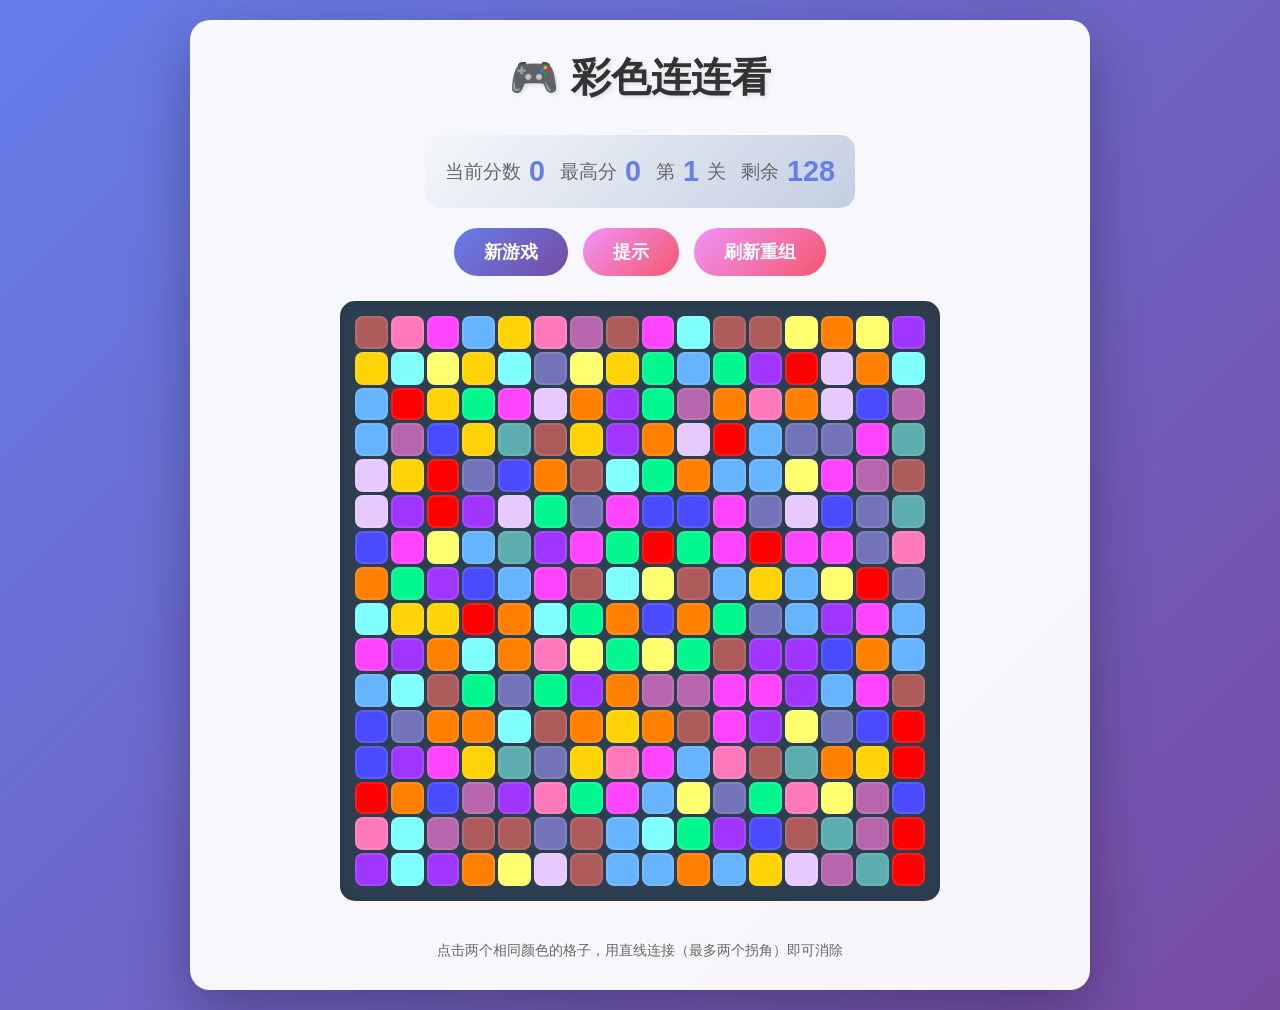
==== index.html @ 9bb8111f "Add files via upload" ====
<!DOCTYPE html>
<html lang="zh-CN">
<head>
    <meta charset="UTF-8">
    <meta name="viewport" content="width=device-width, initial-scale=1.0">
    <title>第四组小游戏连连看</title>
    <style>
        * {
            margin: 0;
            padding: 0;
            box-sizing: border-box;
        }

        body {
            font-family: 'Arial', sans-serif;
            background: linear-gradient(135deg, #667eea 0%, #764ba2 100%);
            min-height: 100vh;
            display: flex;
            justify-content: center;
            align-items: center;
            padding: 20px;
            margin: 0;
            overflow-x: hidden;
            width: 100%;
        }

        .game-container {
            background: rgba(255, 255, 255, 0.95);
            border-radius: 20px;
            padding: 30px;
            box-shadow: 0 20px 60px rgba(0, 0, 0, 0.3);
            max-width: 900px;
            width: 100%;
            margin: 0 auto;
            display: flex;
            flex-direction: column;
            align-items: center;
        }

        h1 {
            text-align: center;
            color: #333;
            margin-bottom: 30px;
            font-size: 2.5em;
            text-shadow: 2px 2px 4px rgba(0, 0, 0, 0.1);
        }

        .game-info {
            display: flex;
            justify-content: space-around;
            background: linear-gradient(135deg, #f5f7fa 0%, #c3cfe2 100%);
            padding: 20px;
            border-radius: 15px;
            margin-bottom: 20px;
            flex-wrap: wrap;
            gap: 15px;
        }

        .info-item {
            display: flex;
            align-items: center;
            gap: 8px;
            font-size: 1.2em;
        }

        .info-label {
            color: #666;
            font-weight: 500;
        }

        .info-value {
            font-size: 1.5em;
            font-weight: bold;
            color: #667eea;
        }

        .game-controls {
            display: flex;
            justify-content: center;
            gap: 15px;
            margin-bottom: 25px;
            flex-wrap: wrap;
        }

        .btn {
            padding: 12px 30px;
            font-size: 1.1em;
            border: none;
            border-radius: 50px;
            cursor: pointer;
            transition: transform 0.3s, box-shadow 0.3s;
            font-weight: bold;
        }

        .btn:hover {
            transform: translateY(-2px);
            box-shadow: 0 5px 15px rgba(0, 0, 0, 0.2);
        }

        .btn-primary {
            background: linear-gradient(135deg, #667eea 0%, #764ba2 100%);
            color: white;
        }

        .btn-secondary {
            background: linear-gradient(135deg, #f093fb 0%, #f5576c 100%);
            color: white;
        }

        .game-board {
            display: grid;
            grid-template-columns: repeat(16, 1fr);
            gap: 3px;
            background: #2c3e50;
            padding: 15px;
            border-radius: 15px;
            margin-bottom: 20px;
            box-shadow: inset 0 2px 10px rgba(0, 0, 0, 0.1);
            overflow: hidden;
            width: 100%;
            max-width: 600px;
        }

        .cell {
            aspect-ratio: 1;
            border-radius: 8px;
            cursor: pointer;
            transition: all 0.3s ease;
            border: 2px solid rgba(255, 255, 255, 0.1);
            background: transparent;
            min-width: 0;
            min-height: 0;
        }

        .cell:hover {
            transform: scale(1.05);
            border-color: white;
            box-shadow: 0 0 15px rgba(255, 255, 255, 0.5);
        }

        .cell.selected {
            border: 4px solid #ffd700;
            box-shadow: 0 0 20px gold;
        }

        .cell.hint {
            border: 4px solid #00ff00;
            box-shadow: 0 0 20px #00ff00;
            animation: pulse 1s infinite;
        }

        .cell.empty {
            background: #2c3e50 !important;
            border: 2px dashed rgba(255, 255, 255, 0.1);
            cursor: default;
            pointer-events: none;
        }

        @keyframes pulse {
            0% { box-shadow: 0 0 0 0 rgba(0, 255, 0, 0.7); }
            70% { box-shadow: 0 0 0 10px rgba(0, 255, 0, 0); }
            100% { box-shadow: 0 0 0 0 rgba(0, 255, 0, 0); }
        }

        .game-footer {
            text-align: center;
            color: #666;
            font-size: 0.9em;
            margin-top: 20px;
        }

        /* 响应式设计 */
        @media (max-width: 1024px) {
            .game-board {
                grid-template-columns: repeat(12, 1fr);
                gap: 2px;
                padding: 10px;
                margin: 0 auto;
            }
            
            h1 {
                font-size: 2em;
                margin-bottom: 20px;
            }
            
            .game-container {
                padding: 20px;
                margin: 0 auto;
            }
            
            .game-controls {
                display: flex;
                justify-content: center;
                gap: 15px;
                margin-bottom: 25px;
                flex-wrap: wrap;
            }
        }

        @media (max-width: 768px) {
            .game-board {
                grid-template-columns: repeat(8, 1fr);
                margin: 0 auto;
            }
            
            h1 {
                font-size: 1.8em;
            }
            
            .info-item {
                font-size: 1em;
            }
            
            .info-value {
                font-size: 1.2em;
            }
            
            .game-controls {
                display: flex;
                justify-content: center;
                gap: 12px;
                margin-bottom: 20px;
                flex-wrap: wrap;
            }
            
            .btn {
                padding: 10px 20px;
                font-size: 1em;
            }
        }

        @media (max-width: 480px) {
            body {
                padding: 10px;
                margin: 0;
                overflow-x: hidden;
            }
            
            .game-container {
                padding: 15px;
                border-radius: 15px;
                margin: 0 auto;
                max-width: 100%;
            }
            
            h1 {
                font-size: 1.5em;
                margin-bottom: 15px;
            }
            
            .game-info {
                padding: 15px;
                gap: 10px;
            }
            
            .info-item {
                font-size: 0.9em;
                gap: 5px;
            }
            
            .info-value {
                font-size: 1.1em;
            }
            
            .game-controls {
                display: flex;
                justify-content: center;
                gap: 10px;
                margin-bottom: 15px;
                flex-wrap: wrap;
            }
            
            .btn {
                padding: 8px 16px;
                font-size: 0.9em;
            }
            
            .game-board {
                grid-template-columns: repeat(6, 1fr);
                gap: 2px;
                padding: 8px;
                width: 100%;
                margin: 0 auto;
            }
            
            .cell {
                border-radius: 4px;
                border: 1px solid rgba(255, 255, 255, 0.1);
                min-width: 0;
            }
            
            .cell.selected {
                border: 2px solid #ffd700;
            }
            
            .cell.hint {
                border: 2px solid #00ff00;
            }
            
            .game-footer {
                font-size: 0.8em;
                margin-top: 15px;
            }
        }

        @media (max-width: 320px) {
            .game-board {
                grid-template-columns: repeat(4, 1fr);
                margin: 0 auto;
            }
            
            h1 {
                font-size: 1.3em;
            }
            
            .info-item {
                font-size: 0.8em;
            }
        }
    </style>
</head>
<body>
    <div class="game-container">
        <h1>🎮 彩色连连看</h1>
        <div class="game-info">
            <div class="info-item">
                <span class="info-label">当前分数</span>
                <span class="info-value" id="score">0</span>
            </div>
            <div class="info-item">
                <span class="info-label">最高分</span>
                <span class="info-value" id="highScore">0</span>
            </div>
            <div class="info-item">
                <span class="info-label">第</span>
                <span class="info-value" id="level">1</span>
                <span class="info-label">关</span>
            </div>
            <div class="info-item">
                <span class="info-label">剩余</span>
                <span class="info-value" id="remaining">128</span>
            </div>
        </div>

        <div class="game-controls">
            <button class="btn btn-primary" onclick="window.game.newGame()">新游戏</button>
            <button class="btn btn-secondary" onclick="window.game.showHint()">提示</button>
            <button class="btn btn-secondary" onclick="window.game.refreshBoard()">刷新重组</button>
        </div>

        <!-- 这里是游戏网格容器 -->
        <div class="game-board" id="gameBoard"></div>

        <div class="game-footer">
            <p>点击两个相同颜色的格子，用直线连接（最多两个拐角）即可消除</p>
        </div>
    </div>
    <script>
        class LianLianKan {
            constructor() {
                // 根据屏幕宽度动态调整网格大小
                this.updateGridSize();
                this.colors = [
                    '#FF0000', '#FF79BC', '#FF44FF', '#9F35FF',
                    '#E6CAFF', '#4A4AFF', '#66B3FF', '#80FFFF',
                    '#02F78E', '#FFFF6F', '#FFD306', '#FF8000',
                    '#AD5A5A', '#5CADAD', '#7373B9', '#B766AD'
                ];
                
                this.grid = [];
                this.selected = null;
                this.score = 0;
                this.highScore = 0;
                this.level = 1;
                this.remainingPairs = (this.rows * this.cols) / 2;
                
                // 初始化游戏
                this.loadHighScore();
                this.createBoard();
                this.generateGrid();
                // 初始化时更新所有cell的颜色
                this.updateDisplay();
                this.setupEventListeners();
                
                // 监听窗口大小变化
                window.addEventListener('resize', () => {
                    const oldRows = this.rows;
                    const oldCols = this.cols;
                    this.updateGridSize();
                    if (oldRows !== this.rows || oldCols !== this.cols) {
                        this.createBoard();
                        this.generateGrid();
                        // 重新生成游戏板后更新所有cell的颜色
                        this.updateDisplay();
                        this.setupEventListeners();
                    }
                });
            }
            
            updateGridSize() {
                const screenWidth = window.innerWidth;
                if (screenWidth >= 1024) {
                    this.rows = 16;
                    this.cols = 16;
                } else if (screenWidth >= 768) {
                    this.rows = 12;
                    this.cols = 12;
                } else if (screenWidth >= 480) {
                    this.rows = 8;
                    this.cols = 8;
                } else {
                    this.rows = 6;
                    this.cols = 6;
                }
                this.remainingPairs = (this.rows * this.cols) / 2;
            }
            
            createBoard() {
                const board = document.getElementById('gameBoard');
                if (!board) {
                    console.error('找不到gameBoard元素！');
                    return;
                }
                board.innerHTML = '';
                
                for (let i = 0; i < this.rows; i++) {
                    for (let j = 0; j < this.cols; j++) {
                        const cell = document.createElement('div');
                        cell.className = 'cell';
                        cell.dataset.row = i;
                        cell.dataset.col = j;
                        board.appendChild(cell);
                    }
                }
                console.log('游戏网格创建成功！');
            }
            
            generateGrid() {
                // 创建颜色列表
                const colorsList = [];
                for (let i = 0; i < (this.rows * this.cols) / 2; i++) {
                    const color = this.colors[Math.floor(Math.random() * this.colors.length)];
                    colorsList.push(color, color);
                }
                
                // 随机打乱
                for (let i = colorsList.length - 1; i > 0; i--) {
                    const j = Math.floor(Math.random() * (i + 1));
                    [colorsList[i], colorsList[j]] = [colorsList[j], colorsList[i]];
                }
                
                // 填充网格
                this.grid = [];
                let index = 0;
                for (let i = 0; i < this.rows; i++) {
                    const row = [];
                    for (let j = 0; j < this.cols; j++) {
                        row.push(colorsList[index++]);
                    }
                    this.grid.push(row);
                }
                
                this.remainingPairs = (this.rows * this.cols) / 2;
                this.selected = null;
                console.log('网格生成成功！');
            }
            
            updateDisplay() {
                // 更新所有cell的颜色
                const cells = document.querySelectorAll('.cell');
                cells.forEach(cell => {
                    const row = parseInt(cell.dataset.row);
                    const col = parseInt(cell.dataset.col);
                    
                    if (this.grid && this.grid[row] && this.grid[row][col]) {
                        cell.style.backgroundColor = this.grid[row][col];
                        cell.classList.remove('empty');
                    } else {
                        cell.style.backgroundColor = '';
                        cell.classList.add('empty');
                    }
                    
                    cell.classList.remove('selected', 'hint');
                });
                
                // 更新分数显示
                document.getElementById('score').textContent = this.score;
                document.getElementById('highScore').textContent = this.highScore;
                document.getElementById('level').textContent = this.level;
                document.getElementById('remaining').textContent = this.remainingPairs;
            }
            
            updateCell(row, col) {
                // 只更新指定的cell，减少DOM操作
                const cell = document.querySelector(`[data-row="${row}"][data-col="${col}"]`);
                if (!cell) return;
                
                if (this.grid && this.grid[row] && this.grid[row][col]) {
                    cell.style.backgroundColor = this.grid[row][col];
                    cell.classList.remove('empty');
                } else {
                    cell.style.backgroundColor = '';
                    cell.classList.add('empty');
                }
                
                cell.classList.remove('selected', 'hint');
            }
            
            setupEventListeners() {
                const cells = document.querySelectorAll('.cell');
                cells.forEach(cell => {
                    cell.addEventListener('click', (e) => {
                        const row = parseInt(cell.dataset.row);
                        const col = parseInt(cell.dataset.col);
                        this.onClick(row, col);
                    });
                });
            }
            
            onClick(row, col) {
                if (!this.grid[row] || !this.grid[row][col]) return;
                
                if (this.selected === null) {
                    // 第一次选择
                    this.selected = { row, col };
                    const cell = document.querySelector(`[data-row="${row}"][data-col="${col}"]`);
                    cell.classList.add('selected');
                } else {
                    // 第二次选择
                    if (this.selected.row === row && this.selected.col === col) {
                        // 取消选择
                        document.querySelector(`[data-row="${row}"][data-col="${col}"]`).classList.remove('selected');
                        this.selected = null;
                        return;
                    }
                    // 检查是否可以消除
                    if (this.canRemove(this.selected.row, this.selected.col, row, col)) {
                        // 消除成功
                        this.removePair(this.selected.row, this.selected.col, row, col);
                        this.score++;
                        this.remainingPairs--;
                        
                        // 更新最高分
                        if (this.score > this.highScore) {
                            this.highScore = this.score;
                            this.saveHighScore();
                        }
                        
                        // 检查是否通关
                        if (this.remainingPairs === 0) {
                            this.nextLevel();
                        }
                    }
                    
                    // 清除选择状态
                    document.querySelectorAll('.cell').forEach(cell => cell.classList.remove('selected'));
                    this.selected = null;
                    this.updateDisplay();
                }
            }
            
            canRemove(x1, y1, x2, y2) {
                // 检查颜色是否相同
                if (this.grid[x1][y1] !== this.grid[x2][y2]) return false;
                
                // 检查是否是同一个格子
                if (x1 === x2 && y1 === y2) return false;
                
                // 检查四种连接方式
                return (this.checkDirect(x1, y1, x2, y2) ||
                        this.checkOneCorner(x1, y1, x2, y2) ||
                        this.checkTwoCorners(x1, y1, x2, y2));
            }
            
            checkDirect(x1, y1, x2, y2) {
                if (x1 === x2) {
                    const step = y2 > y1 ? 1 : -1;
                    for (let y = y1 + step; y !== y2; y += step) {
                        if (this.grid[x1][y]) return false;
                    }
                    return true;
                } else if (y1 === y2) {
                    const step = x2 > x1 ? 1 : -1;
                    for (let x = x1 + step; x !== x2; x += step) {
                        if (this.grid[x][y1]) return false;
                    }
                    return true;
                }
                return false;
            }
            
            checkOneCorner(x1, y1, x2, y2) {
                if (!this.grid[x1][y2]) {
                    if (this.checkDirect(x1, y1, x1, y2) && 
                        this.checkDirect(x2, y2, x1, y2)) {
                        return true;
                    }
                }
                
                if (!this.grid[x2][y1]) {
                    if (this.checkDirect(x1, y1, x2, y1) && 
                        this.checkDirect(x2, y2, x2, y1)) {
                        return true;
                    }
                }
                
                return false;
            }
            
            checkTwoCorners(x1, y1, x2, y2) {
                // 只检查可能的路径，减少计算量
                // 检查垂直方向的路径
                for (let i = Math.min(x1, x2) - 1; i <= Math.max(x1, x2) + 1; i++) {
                    if (i >= 0 && i < this.rows && i !== x1 && i !== x2) {
                        if (!this.grid[i][y1] && !this.grid[i][y2] &&
                            this.checkDirect(x1, y1, i, y1) &&
                            this.checkDirect(i, y1, i, y2) &&
                            this.checkDirect(i, y2, x2, y2)) {
                            return true;
                        }
                    }
                }
                
                // 检查水平方向的路径
                for (let j = Math.min(y1, y2) - 1; j <= Math.max(y1, y2) + 1; j++) {
                    if (j >= 0 && j < this.cols && j !== y1 && j !== y2) {
                        if (!this.grid[x1][j] && !this.grid[x2][j] &&
                            this.checkDirect(x1, y1, x1, j) &&
                            this.checkDirect(x1, j, x2, j) &&
                            this.checkDirect(x2, j, x2, y2)) {
                            return true;
                        }
                    }
                }
                
                return false;
            }
            
            removePair(x1, y1, x2, y2) {
                this.grid[x1][y1] = null;
                this.grid[x2][y2] = null;
                // 只更新被消除的两个cell
                this.updateCell(x1, y1);
                this.updateCell(x2, y2);
            }
            
            nextLevel() {
                this.level++;
                this.generateGrid();
                // 重新生成游戏板后更新所有cell
                for (let i = 0; i < this.rows; i++) {
                    for (let j = 0; j < this.cols; j++) {
                        this.updateCell(i, j);
                    }
                }
                this.updateDisplay();
                alert(`恭喜进入第 ${this.level} 关！`);
            }
            
            newGame() {
                this.level = 1;
                this.score = 0;
                this.updateGridSize();
                this.createBoard();
                this.generateGrid();
                // 重新生成游戏板后更新所有cell
                for (let i = 0; i < this.rows; i++) {
                    for (let j = 0; j < this.cols; j++) {
                        this.updateCell(i, j);
                    }
                }
                this.updateDisplay();
                this.setupEventListeners();
            }
            
            showHint() {
                // 收集所有非空格子
                const cells = [];
                for (let i = 0; i < this.rows; i++) {
                    for (let j = 0; j < this.cols; j++) {
                        if (this.grid[i][j]) {
                            cells.push({i, j});
                        }
                    }
                }
                
                // 只检查每个配对一次，避免重复计算
                for (let a = 0; a < cells.length; a++) {
                    for (let b = a + 1; b < cells.length; b++) {
                        const {i: i1, j: j1} = cells[a];
                        const {i: i2, j: j2} = cells[b];
                        
                        if (this.grid[i1][j1] === this.grid[i2][j2] && 
                            this.canRemove(i1, j1, i2, j2)) {
                            const cell1 = document.querySelector(`[data-row="${i1}"][data-col="${j1}"]`);
                            const cell2 = document.querySelector(`[data-row="${i2}"][data-col="${j2}"]`);
                            cell1.classList.add('hint');
                            cell2.classList.add('hint');
                            
                            setTimeout(() => {
                                cell1.classList.remove('hint');
                                cell2.classList.remove('hint');
                            }, 2000);
                            return;
                        }
                    }
                }
                alert('没有可消除的配对！');
            }
            
            refreshBoard() {
                // 收集所有剩余的方块颜色
                const remainingColors = [];
                for (let i = 0; i < this.rows; i++) {
                    for (let j = 0; j < this.cols; j++) {
                        if (this.grid[i][j]) {
                            remainingColors.push(this.grid[i][j]);
                        }
                    }
                }
                
                // 随机打乱颜色
                for (let i = remainingColors.length - 1; i > 0; i--) {
                    const j = Math.floor(Math.random() * (i + 1));
                    [remainingColors[i], remainingColors[j]] = [remainingColors[j], remainingColors[i]];
                }
                
                // 将打乱后的颜色重新分配到非空位置
                let index = 0;
                for (let i = 0; i < this.rows; i++) {
                    for (let j = 0; j < this.cols; j++) {
                        if (this.grid[i][j]) {
                            this.grid[i][j] = remainingColors[index++];
                            // 实时更新被修改的cell
                            this.updateCell(i, j);
                        }
                    }
                }
                
                this.updateDisplay();
                alert('剩余方块已刷新重组！');
            }
            
            loadHighScore() {
                try {
                    const saved = localStorage.getItem('lianliankan_global_highscore');
                    if (saved) {
                        this.highScore = parseInt(saved);
                    }
                } catch (e) {
                    console.log('无法加载最高分');
                }
            }
            
            saveHighScore() {
                try {
                    localStorage.setItem('lianliankan_global_highscore', this.highScore);
                } catch (e) {
                    console.log('无法保存最高分');
                }
            }
        }

        // 等待页面加载完成后再初始化游戏
        window.addEventListener('load', function() {
            console.log('页面加载完成，开始初始化游戏...');
            window.game = new LianLianKan();
        });
    </script>
</body>
</html>
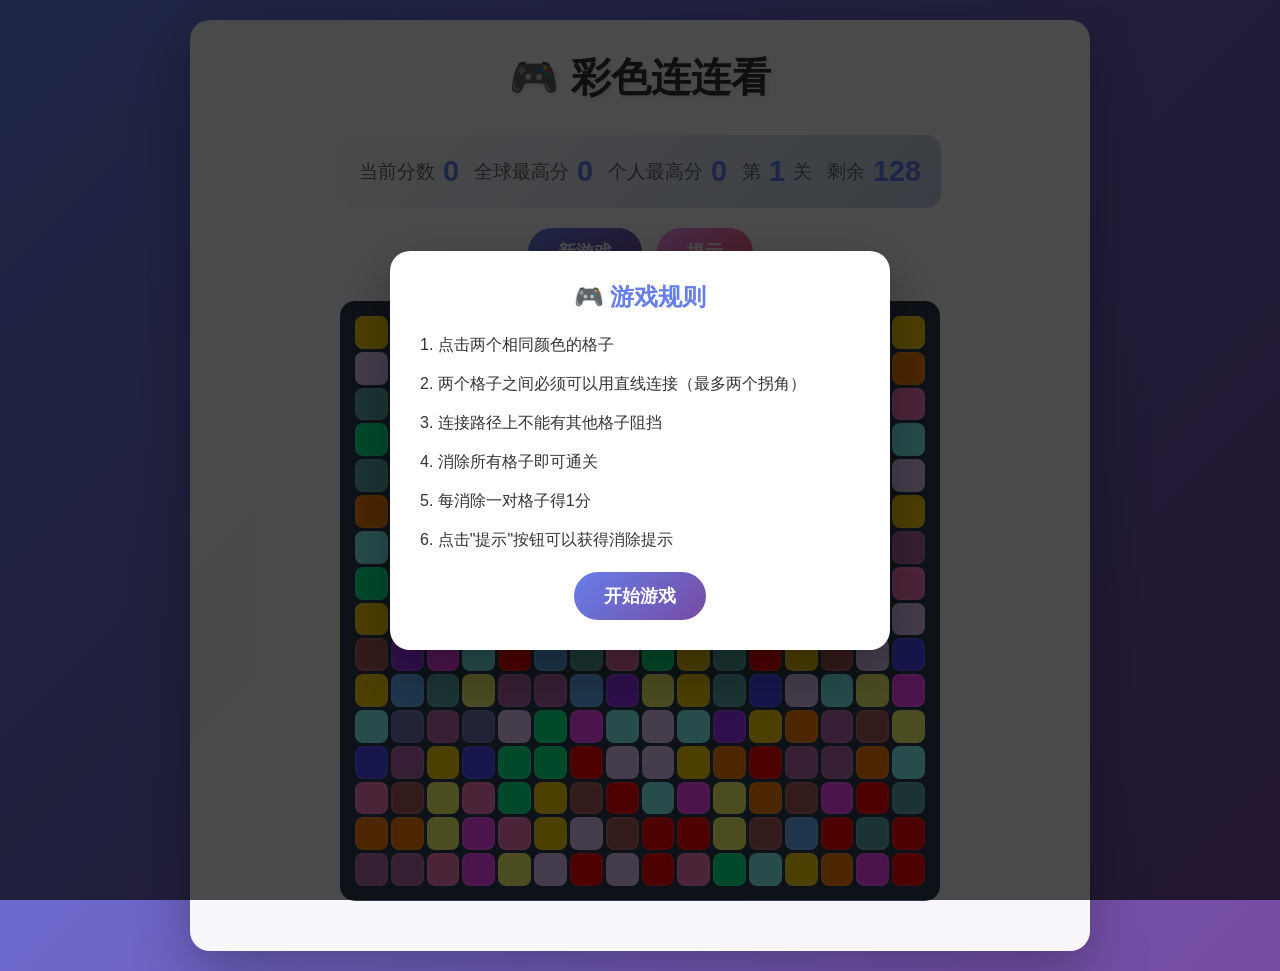
==== commit 2c8cfbb2: "Add files via upload" ====
--- a/index.html
+++ b/index.html
@@ -162,11 +162,75 @@
             100% { box-shadow: 0 0 0 0 rgba(0, 255, 0, 0); }
         }
 
-        .game-footer {
+        /* 游戏规则弹窗 */
+        .rule-modal {
+            position: fixed;
+            top: 0;
+            left: 0;
+            width: 100%;
+            height: 100%;
+            background: rgba(0, 0, 0, 0.7);
+            display: flex;
+            justify-content: center;
+            align-items: center;
+            z-index: 1000;
+            padding: 20px;
+        }
+        
+        .rule-content {
+            background: white;
+            border-radius: 20px;
+            padding: 30px;
+            max-width: 500px;
+            width: 90%;
+            max-height: 80vh;
+            overflow-y: auto;
+            box-shadow: 0 20px 60px rgba(0, 0, 0, 0.3);
+        }
+        
+        .rule-content h2 {
+            color: #667eea;
+            margin-bottom: 20px;
             text-align: center;
-            color: #666;
-            font-size: 0.9em;
-            margin-top: 20px;
+        }
+        
+        .rule-content p {
+            margin-bottom: 15px;
+            line-height: 1.5;
+            color: #333;
+        }
+        
+        .rule-content .btn {
+            display: block;
+            margin: 20px auto 0;
+        }
+        
+        /* 响应式设计 - 游戏规则弹窗 */
+        @media (max-width: 480px) {
+            .rule-modal {
+                padding: 10px;
+            }
+            
+            .rule-content {
+                padding: 20px;
+                width: 95%;
+            }
+            
+            .rule-content h2 {
+                font-size: 1.5em;
+                margin-bottom: 15px;
+            }
+            
+            .rule-content p {
+                font-size: 0.9em;
+                margin-bottom: 12px;
+            }
+            
+            .rule-content .btn {
+                padding: 8px 16px;
+                font-size: 0.9em;
+                margin: 15px auto 0;
+            }
         }
 
         /* 响应式设计 */
@@ -187,14 +251,6 @@
                 padding: 20px;
                 margin: 0 auto;
             }
-            
-            .game-controls {
-                display: flex;
-                justify-content: center;
-                gap: 15px;
-                margin-bottom: 25px;
-                flex-wrap: wrap;
-            }
         }
 
         @media (max-width: 768px) {
@@ -213,14 +269,6 @@
             
             .info-value {
                 font-size: 1.2em;
-            }
-            
-            .game-controls {
-                display: flex;
-                justify-content: center;
-                gap: 12px;
-                margin-bottom: 20px;
-                flex-wrap: wrap;
             }
             
             .btn {
@@ -263,11 +311,8 @@
             }
             
             .game-controls {
-                display: flex;
-                justify-content: center;
                 gap: 10px;
                 margin-bottom: 15px;
-                flex-wrap: wrap;
             }
             
             .btn {
@@ -321,15 +366,18 @@
 </head>
 <body>
     <div class="game-container">
-        <h1>🎮 彩色连连看</h1>
-        <div class="game-info">
+        <h1>🎮 彩色连连看</h1><div class="game-info">
             <div class="info-item">
                 <span class="info-label">当前分数</span>
                 <span class="info-value" id="score">0</span>
             </div>
             <div class="info-item">
-                <span class="info-label">最高分</span>
-                <span class="info-value" id="highScore">0</span>
+                <span class="info-label">全球最高分</span>
+                <span class="info-value" id="globalHighScore">0</span>
+            </div>
+            <div class="info-item">
+                <span class="info-label">个人最高分</span>
+                <span class="info-value" id="personalHighScore">0</span>
             </div>
             <div class="info-item">
                 <span class="info-label">第</span>
@@ -345,17 +393,13 @@
         <div class="game-controls">
             <button class="btn btn-primary" onclick="window.game.newGame()">新游戏</button>
             <button class="btn btn-secondary" onclick="window.game.showHint()">提示</button>
-            <button class="btn btn-secondary" onclick="window.game.refreshBoard()">刷新重组</button>
         </div>
 
         <!-- 这里是游戏网格容器 -->
         <div class="game-board" id="gameBoard"></div>
 
-        <div class="game-footer">
-            <p>点击两个相同颜色的格子，用直线连接（最多两个拐角）即可消除</p>
-        </div>
-    </div>
-    <script>
+
+    </div><script>
         class LianLianKan {
             constructor() {
                 // 根据屏幕宽度动态调整网格大小
@@ -370,17 +414,23 @@
                 this.grid = [];
                 this.selected = null;
                 this.score = 0;
-                this.highScore = 0;
+                this.globalHighScore = 0;
+                this.personalHighScore = 0;
                 this.level = 1;
                 this.remainingPairs = (this.rows * this.cols) / 2;
+                
+                // 初始化音频上下文
+                this.initAudio();
                 
                 // 初始化游戏
                 this.loadHighScore();
                 this.createBoard();
                 this.generateGrid();
-                // 初始化时更新所有cell的颜色
                 this.updateDisplay();
                 this.setupEventListeners();
+                
+                // 播放背景音乐
+                this.playBackgroundMusic();
                 
                 // 监听窗口大小变化
                 window.addEventListener('resize', () => {
@@ -390,7 +440,6 @@
                     if (oldRows !== this.rows || oldCols !== this.cols) {
                         this.createBoard();
                         this.generateGrid();
-                        // 重新生成游戏板后更新所有cell的颜色
                         this.updateDisplay();
                         this.setupEventListeners();
                     }
@@ -436,28 +485,47 @@
             }
             
             generateGrid() {
-                // 创建颜色列表
-                const colorsList = [];
-                for (let i = 0; i < (this.rows * this.cols) / 2; i++) {
-                    const color = this.colors[Math.floor(Math.random() * this.colors.length)];
-                    colorsList.push(color, color);
-                }
-                
-                // 随机打乱
-                for (let i = colorsList.length - 1; i > 0; i--) {
-                    const j = Math.floor(Math.random() * (i + 1));
-                    [colorsList[i], colorsList[j]] = [colorsList[j], colorsList[i]];
-                }
-                
-                // 填充网格
-                this.grid = [];
-                let index = 0;
-                for (let i = 0; i < this.rows; i++) {
-                    const row = [];
-                    for (let j = 0; j < this.cols; j++) {
-                        row.push(colorsList[index++]);
-                    }
-                    this.grid.push(row);
+                let validGrid = false;
+                let attempts = 0;
+                const maxAttempts = 10;
+                
+                while (!validGrid && attempts < maxAttempts) {
+                    // 创建颜色列表
+                    const colorsList = [];
+                    for (let i = 0; i < (this.rows * this.cols) / 2; i++) {
+                        const color = this.colors[Math.floor(Math.random() * this.colors.length)];
+                        colorsList.push(color, color);
+                    }
+                    
+                    // 随机打乱
+                    for (let i = colorsList.length - 1; i > 0; i--) {
+                        const j = Math.floor(Math.random() * (i + 1));
+                        [colorsList[i], colorsList[j]] = [colorsList[j], colorsList[i]];
+                    }
+                    
+                    // 填充网格
+                    const tempGrid = [];
+                    let index = 0;
+                    for (let i = 0; i < this.rows; i++) {
+                        const row = [];
+                        for (let j = 0; j < this.cols; j++) {
+                            row.push(colorsList[index++]);
+                        }
+                        tempGrid.push(row);
+                    }
+                    
+                    // 检查网格是否有足够的可消除路径
+                    if (this.hasEnoughPaths(tempGrid)) {
+                        this.grid = tempGrid;
+                        validGrid = true;
+                    }
+                    
+                    attempts++;
+                }
+                
+                if (!validGrid) {
+                    // 如果多次尝试后仍未找到有效网格，使用最后一次生成的网格
+                    console.log('警告：无法生成具有足够可消除路径的网格，使用最后一次生成的网格');
                 }
                 
                 this.remainingPairs = (this.rows * this.cols) / 2;
@@ -465,56 +533,88 @@
                 console.log('网格生成成功！');
             }
             
+            hasEnoughPaths(grid) {
+                // 保存当前网格
+                const originalGrid = this.grid;
+                this.grid = grid;
+                
+                // 收集所有非空格子
+                const cells = [];
+                for (let i = 0; i < this.rows; i++) {
+                    for (let j = 0; j < this.cols; j++) {
+                        if (grid[i][j]) {
+                            cells.push({i, j});
+                        }
+                    }
+                }
+                
+                // 计算可消除的配对数量
+                let removablePairs = 0;
+                const checked = new Set();
+                
+                for (let a = 0; a < cells.length; a++) {
+                    for (let b = a + 1; b < cells.length; b++) {
+                        const {i: i1, j: j1} = cells[a];
+                        const {i: i2, j: j2} = cells[b];
+                        
+                        // 检查颜色是否相同
+                        if (grid[i1][j1] !== grid[i2][j2]) continue;
+                        
+                        // 检查是否可以消除
+                        if (this.canRemove(i1, j1, i2, j2)) {
+                            removablePairs++;
+                        }
+                    }
+                }
+                
+                // 恢复原始网格
+                this.grid = originalGrid;
+                
+                // 确保至少有3个可消除的配对（可以根据需要调整）
+                return removablePairs >= 3;
+            }
+            
             updateDisplay() {
-                // 更新所有cell的颜色
-                const cells = document.querySelectorAll('.cell');
-                cells.forEach(cell => {
-                    const row = parseInt(cell.dataset.row);
-                    const col = parseInt(cell.dataset.col);
-                    
-                    if (this.grid && this.grid[row] && this.grid[row][col]) {
-                        cell.style.backgroundColor = this.grid[row][col];
-                        cell.classList.remove('empty');
-                    } else {
-                        cell.style.backgroundColor = '';
-                        cell.classList.add('empty');
-                    }
-                    
-                    cell.classList.remove('selected', 'hint');
-                });
-                
-                // 更新分数显示
-                document.getElementById('score').textContent = this.score;
-                document.getElementById('highScore').textContent = this.highScore;
-                document.getElementById('level').textContent = this.level;
-                document.getElementById('remaining').textContent = this.remainingPairs;
-            }
-            
-            updateCell(row, col) {
-                // 只更新指定的cell，减少DOM操作
-                const cell = document.querySelector(`[data-row="${row}"][data-col="${col}"]`);
-                if (!cell) return;
-                
-                if (this.grid && this.grid[row] && this.grid[row][col]) {
-                    cell.style.backgroundColor = this.grid[row][col];
-                    cell.classList.remove('empty');
-                } else {
-                    cell.style.backgroundColor = '';
-                    cell.classList.add('empty');
-                }
-                
-                cell.classList.remove('selected', 'hint');
-            }
-            
-            setupEventListeners() {
-                const cells = document.querySelectorAll('.cell');
-                cells.forEach(cell => {
-                    cell.addEventListener('click', (e) => {
+                // 使用requestAnimationFrame优化DOM操作
+                requestAnimationFrame(() => {
+                    const cells = document.querySelectorAll('.cell');
+                    cells.forEach(cell => {
                         const row = parseInt(cell.dataset.row);
                         const col = parseInt(cell.dataset.col);
-                        this.onClick(row, col);
+                        
+                        if (this.grid && this.grid[row] && this.grid[row][col]) {
+                            cell.style.backgroundColor = this.grid[row][col];
+                            cell.classList.remove('empty');
+                        } else {
+                            cell.style.backgroundColor = '';
+                            cell.classList.add('empty');
+                        }
+                        
+                        cell.classList.remove('selected', 'hint');
                     });
+                    
+                    // 更新分数显示
+                    document.getElementById('score').textContent = this.score;
+                    document.getElementById('globalHighScore').textContent = this.globalHighScore;
+                    document.getElementById('personalHighScore').textContent = this.personalHighScore;
+                    document.getElementById('level').textContent = this.level;
+                    document.getElementById('remaining').textContent = this.remainingPairs;
                 });
+            }
+            
+            setupEventListeners() {
+                // 使用事件委托减少事件监听器数量
+                const board = document.getElementById('gameBoard');
+                if (board) {
+                    board.addEventListener('click', (e) => {
+                        const cell = e.target.closest('.cell');
+                        if (cell) {
+                            const row = parseInt(cell.dataset.row);
+                            const col = parseInt(cell.dataset.col);
+                            this.onClick(row, col);
+                        }
+                    });
+                }
             }
             
             onClick(row, col) {
@@ -533,6 +633,7 @@
                         this.selected = null;
                         return;
                     }
+                    
                     // 检查是否可以消除
                     if (this.canRemove(this.selected.row, this.selected.col, row, col)) {
                         // 消除成功
@@ -541,8 +642,7 @@
                         this.remainingPairs--;
                         
                         // 更新最高分
-                        if (this.score > this.highScore) {
-                            this.highScore = this.score;
+                        if (this.score > this.globalHighScore || this.score > this.personalHighScore) {
                             this.saveHighScore();
                         }
                         
@@ -550,6 +650,9 @@
                         if (this.remainingPairs === 0) {
                             this.nextLevel();
                         }
+                    } else {
+                        // 消除失败，播放失败音效
+                        this.playFailSound();
                     }
                     
                     // 清除选择状态
@@ -575,12 +678,22 @@
             checkDirect(x1, y1, x2, y2) {
                 if (x1 === x2) {
                     const step = y2 > y1 ? 1 : -1;
+                    // 限制检查范围，避免过长的距离检查
+                    const maxDistance = 10;
+                    const distance = Math.abs(y2 - y1);
+                    if (distance > maxDistance) return false;
+                    
                     for (let y = y1 + step; y !== y2; y += step) {
                         if (this.grid[x1][y]) return false;
                     }
                     return true;
                 } else if (y1 === y2) {
                     const step = x2 > x1 ? 1 : -1;
+                    // 限制检查范围，避免过长的距离检查
+                    const maxDistance = 10;
+                    const distance = Math.abs(x2 - x1);
+                    if (distance > maxDistance) return false;
+                    
                     for (let x = x1 + step; x !== x2; x += step) {
                         if (this.grid[x][y1]) return false;
                     }
@@ -608,10 +721,25 @@
             }
             
             checkTwoCorners(x1, y1, x2, y2) {
-                // 只检查可能的路径，减少计算量
-                // 检查垂直方向的路径
-                for (let i = Math.min(x1, x2) - 1; i <= Math.max(x1, x2) + 1; i++) {
-                    if (i >= 0 && i < this.rows && i !== x1 && i !== x2) {
+                // 限制检查范围，只检查可能的路径
+                const minRow = Math.min(x1, x2) - 1;
+                const maxRow = Math.max(x1, x2) + 1;
+                const minCol = Math.min(y1, y2) - 1;
+                const maxCol = Math.max(y1, y2) + 1;
+                
+                // 添加计算时间限制，避免卡死
+                const startTime = Date.now();
+                const maxTime = 50; // 最大计算时间（毫秒）
+                
+                // 检查垂直方向的拐角
+                for (let i = Math.max(0, minRow); i <= Math.min(this.rows - 1, maxRow); i++) {
+                    // 检查计算时间，避免卡死
+                    if (Date.now() - startTime > maxTime) {
+                        console.log('计算时间超过限制，返回false');
+                        return false;
+                    }
+                    
+                    if (i !== x1 && i !== x2) {
                         if (!this.grid[i][y1] && !this.grid[i][y2] &&
                             this.checkDirect(x1, y1, i, y1) &&
                             this.checkDirect(i, y1, i, y2) &&
@@ -621,9 +749,15 @@
                     }
                 }
                 
-                // 检查水平方向的路径
-                for (let j = Math.min(y1, y2) - 1; j <= Math.max(y1, y2) + 1; j++) {
-                    if (j >= 0 && j < this.cols && j !== y1 && j !== y2) {
+                // 检查水平方向的拐角
+                for (let j = Math.max(0, minCol); j <= Math.min(this.cols - 1, maxCol); j++) {
+                    // 检查计算时间，避免卡死
+                    if (Date.now() - startTime > maxTime) {
+                        console.log('计算时间超过限制，返回false');
+                        return false;
+                    }
+                    
+                    if (j !== y1 && j !== y2) {
                         if (!this.grid[x1][j] && !this.grid[x2][j] &&
                             this.checkDirect(x1, y1, x1, j) &&
                             this.checkDirect(x1, j, x2, j) &&
@@ -639,20 +773,13 @@
             removePair(x1, y1, x2, y2) {
                 this.grid[x1][y1] = null;
                 this.grid[x2][y2] = null;
-                // 只更新被消除的两个cell
-                this.updateCell(x1, y1);
-                this.updateCell(x2, y2);
+                // 播放消除音效
+                this.playRemoveSound();
             }
             
             nextLevel() {
                 this.level++;
                 this.generateGrid();
-                // 重新生成游戏板后更新所有cell
-                for (let i = 0; i < this.rows; i++) {
-                    for (let j = 0; j < this.cols; j++) {
-                        this.updateCell(i, j);
-                    }
-                }
                 this.updateDisplay();
                 alert(`恭喜进入第 ${this.level} 关！`);
             }
@@ -663,12 +790,6 @@
                 this.updateGridSize();
                 this.createBoard();
                 this.generateGrid();
-                // 重新生成游戏板后更新所有cell
-                for (let i = 0; i < this.rows; i++) {
-                    for (let j = 0; j < this.cols; j++) {
-                        this.updateCell(i, j);
-                    }
-                }
                 this.updateDisplay();
                 this.setupEventListeners();
             }
@@ -705,47 +826,25 @@
                         }
                     }
                 }
-                alert('没有可消除的配对！');
-            }
-            
-            refreshBoard() {
-                // 收集所有剩余的方块颜色
-                const remainingColors = [];
-                for (let i = 0; i < this.rows; i++) {
-                    for (let j = 0; j < this.cols; j++) {
-                        if (this.grid[i][j]) {
-                            remainingColors.push(this.grid[i][j]);
-                        }
-                    }
-                }
-                
-                // 随机打乱颜色
-                for (let i = remainingColors.length - 1; i > 0; i--) {
-                    const j = Math.floor(Math.random() * (i + 1));
-                    [remainingColors[i], remainingColors[j]] = [remainingColors[j], remainingColors[i]];
-                }
-                
-                // 将打乱后的颜色重新分配到非空位置
-                let index = 0;
-                for (let i = 0; i < this.rows; i++) {
-                    for (let j = 0; j < this.cols; j++) {
-                        if (this.grid[i][j]) {
-                            this.grid[i][j] = remainingColors[index++];
-                            // 实时更新被修改的cell
-                            this.updateCell(i, j);
-                        }
-                    }
-                }
-                
-                this.updateDisplay();
-                alert('剩余方块已刷新重组！');
-            }
+                // 没有可消除的配对，视为游戏失败
+                alert('游戏失败！没有可消除的配对，重新开始游戏。');
+                this.newGame();
+            }
+            
+
             
             loadHighScore() {
                 try {
-                    const saved = localStorage.getItem('lianliankan_global_highscore');
-                    if (saved) {
-                        this.highScore = parseInt(saved);
+                    // 加载全局最高分
+                    const globalSaved = localStorage.getItem('lianliankan_global_highscore');
+                    if (globalSaved) {
+                        this.globalHighScore = parseInt(globalSaved);
+                    }
+                    
+                    // 加载个人最高分
+                    const personalSaved = localStorage.getItem('lianliankan_personal_highscore');
+                    if (personalSaved) {
+                        this.personalHighScore = parseInt(personalSaved);
                     }
                 } catch (e) {
                     console.log('无法加载最高分');
@@ -754,10 +853,152 @@
             
             saveHighScore() {
                 try {
-                    localStorage.setItem('lianliankan_global_highscore', this.highScore);
+                    // 保存全局最高分
+                    if (this.score > this.globalHighScore) {
+                        this.globalHighScore = this.score;
+                        localStorage.setItem('lianliankan_global_highscore', this.globalHighScore);
+                    }
+                    
+                    // 保存个人最高分
+                    if (this.score > this.personalHighScore) {
+                        this.personalHighScore = this.score;
+                        localStorage.setItem('lianliankan_personal_highscore', this.personalHighScore);
+                    }
                 } catch (e) {
                     console.log('无法保存最高分');
                 }
+            }
+            
+            // 初始化音频
+            initAudio() {
+                try {
+                    this.audioContext = new (window.AudioContext || window.webkitAudioContext)();
+                    this.bgmVolume = 0.3; // 背景音乐音量
+                    this.sfxVolume = 0.6; // 音效音量
+                } catch (e) {
+                    console.log('音频初始化失败:', e);
+                    this.audioContext = null;
+                }
+            }
+            
+            // 播放消除音效
+            playRemoveSound() {
+                if (!this.audioContext) return;
+                
+                const oscillator = this.audioContext.createOscillator();
+                const gainNode = this.audioContext.createGain();
+                
+                oscillator.connect(gainNode);
+                gainNode.connect(this.audioContext.destination);
+                
+                oscillator.type = 'sine';
+                oscillator.frequency.setValueAtTime(800, this.audioContext.currentTime);
+                oscillator.frequency.exponentialRampToValueAtTime(400, this.audioContext.currentTime + 0.3);
+                
+                gainNode.gain.setValueAtTime(this.sfxVolume, this.audioContext.currentTime);
+                gainNode.gain.exponentialRampToValueAtTime(0.01, this.audioContext.currentTime + 0.3);
+                
+                oscillator.start(this.audioContext.currentTime);
+                oscillator.stop(this.audioContext.currentTime + 0.3);
+            }
+            
+            // 播放失败音效（双音节）
+            playFailSound() {
+                if (!this.audioContext) return;
+                
+                // 第一个音节
+                const oscillator1 = this.audioContext.createOscillator();
+                const gainNode1 = this.audioContext.createGain();
+                
+                oscillator1.connect(gainNode1);
+                gainNode1.connect(this.audioContext.destination);
+                
+                oscillator1.type = 'sine';
+                oscillator1.frequency.setValueAtTime(400, this.audioContext.currentTime);
+                oscillator1.frequency.exponentialRampToValueAtTime(300, this.audioContext.currentTime + 0.15);
+                
+                gainNode1.gain.setValueAtTime(this.sfxVolume, this.audioContext.currentTime);
+                gainNode1.gain.exponentialRampToValueAtTime(0.01, this.audioContext.currentTime + 0.15);
+                
+                oscillator1.start(this.audioContext.currentTime);
+                oscillator1.stop(this.audioContext.currentTime + 0.15);
+                
+                // 第二个音节
+                const oscillator2 = this.audioContext.createOscillator();
+                const gainNode2 = this.audioContext.createGain();
+                
+                oscillator2.connect(gainNode2);
+                gainNode2.connect(this.audioContext.destination);
+                
+                oscillator2.type = 'sine';
+                oscillator2.frequency.setValueAtTime(300, this.audioContext.currentTime + 0.15);
+                oscillator2.frequency.exponentialRampToValueAtTime(200, this.audioContext.currentTime + 0.3);
+                
+                gainNode2.gain.setValueAtTime(this.sfxVolume, this.audioContext.currentTime + 0.15);
+                gainNode2.gain.exponentialRampToValueAtTime(0.01, this.audioContext.currentTime + 0.3);
+                
+                oscillator2.start(this.audioContext.currentTime + 0.15);
+                oscillator2.stop(this.audioContext.currentTime + 0.3);
+            }
+            
+            // 播放背景音乐
+            playBackgroundMusic() {
+                if (!this.audioContext) return;
+                
+                const oscillator = this.audioContext.createOscillator();
+                const gainNode = this.audioContext.createGain();
+                
+                oscillator.connect(gainNode);
+                gainNode.connect(this.audioContext.destination);
+                
+                // 使用更明亮的音色
+                oscillator.type = 'sine';
+                gainNode.gain.setValueAtTime(this.bgmVolume, this.audioContext.currentTime);
+                
+                // 更轻快的背景音乐旋律，增加更多拍子组合
+                const notes = [
+                    261.63, 293.66, 329.63, 293.66,  // C4, D4, E4, D4
+                    261.63, 293.66, 329.63, 349.23,  // C4, D4, E4, F4
+                    329.63, 293.66, 349.23, 392.00,  // E4, D4, F4, G4
+                    349.23, 329.63, 293.66, 261.63   // F4, E4, D4, C4
+                ];
+                const duration = 0.3; // 更短的音符，更轻快的节奏
+                
+                oscillator.frequency.setValueAtTime(notes[0], this.audioContext.currentTime);
+                
+                for (let i = 1; i < notes.length; i++) {
+                    oscillator.frequency.setValueAtTime(notes[i], this.audioContext.currentTime + i * duration);
+                }
+                
+                // 循环播放
+                setTimeout(() => {
+                    this.playBackgroundMusic();
+                }, notes.length * duration * 1000);
+                
+                oscillator.start(this.audioContext.currentTime);
+                oscillator.stop(this.audioContext.currentTime + notes.length * duration);
+            }
+        }
+
+        // 游戏规则弹窗
+        function showRuleModal() {
+            const hasSeenRules = localStorage.getItem('lianliankan_seen_rules');
+            if (!hasSeenRules) {
+                const modal = document.createElement('div');
+                modal.className = 'rule-modal';
+                modal.innerHTML = `
+                    <div class="rule-content">
+                        <h2>🎮 游戏规则</h2>
+                        <p>1. 点击两个相同颜色的格子</p>
+                        <p>2. 两个格子之间必须可以用直线连接（最多两个拐角）</p>
+                        <p>3. 连接路径上不能有其他格子阻挡</p>
+                        <p>4. 消除所有格子即可通关</p>
+                        <p>5. 每消除一对格子得1分</p>
+                        <p>6. 点击"提示"按钮可以获得消除提示</p>
+                        <button class="btn btn-primary" onclick="this.closest('.rule-modal').remove(); localStorage.setItem('lianliankan_seen_rules', 'true');">开始游戏</button>
+                    </div>
+                `;
+                document.body.appendChild(modal);
             }
         }
 
@@ -765,6 +1006,8 @@
         window.addEventListener('load', function() {
             console.log('页面加载完成，开始初始化游戏...');
             window.game = new LianLianKan();
+            // 显示游戏规则弹窗
+            showRuleModal();
         });
     </script>
 </body>
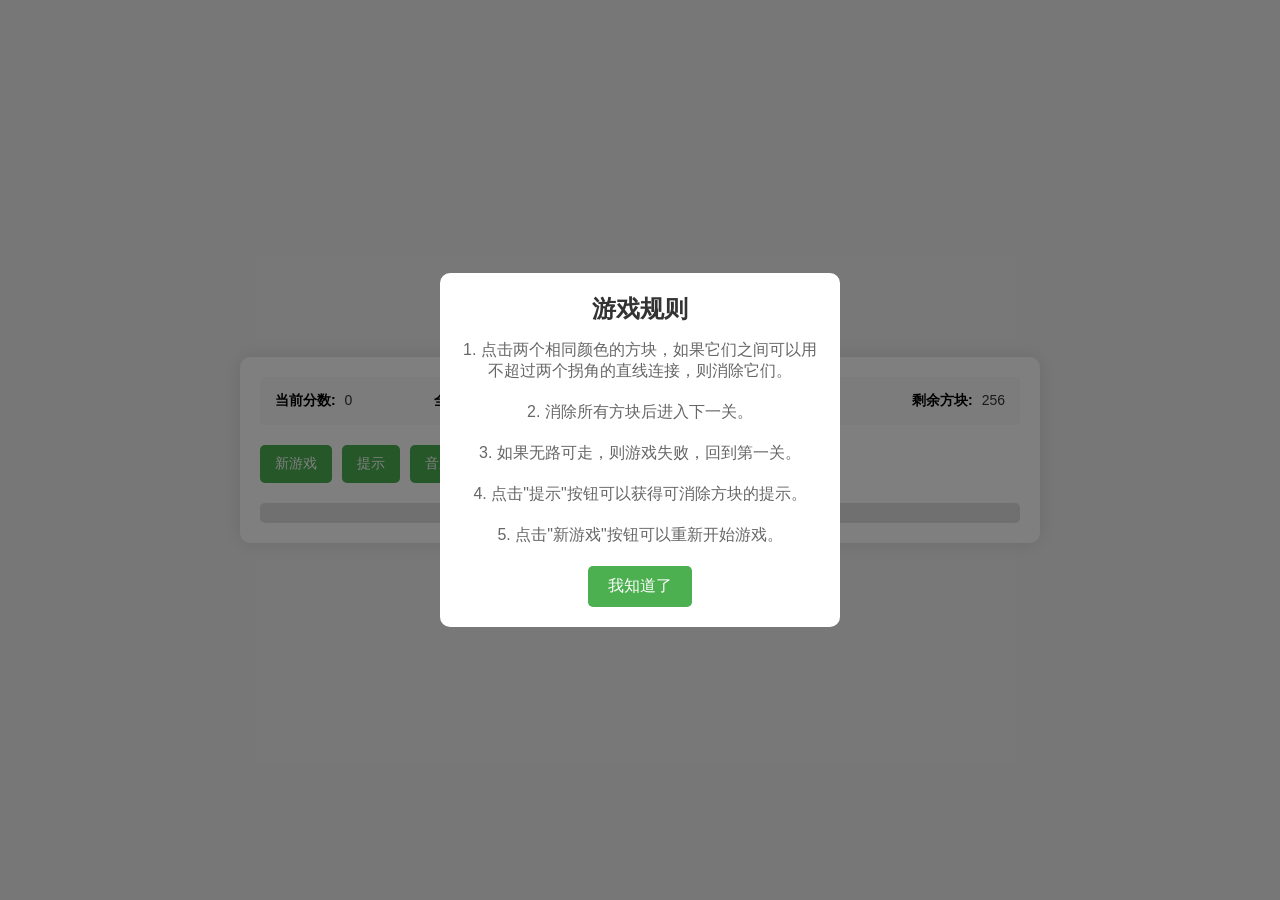
==== commit 41b6bd27: "Add files via upload" ====
--- a/index.html
+++ b/index.html
@@ -3,1012 +3,92 @@
 <head>
     <meta charset="UTF-8">
     <meta name="viewport" content="width=device-width, initial-scale=1.0">
-    <title>第四组小游戏连连看</title>
-    <style>
-        * {
-            margin: 0;
-            padding: 0;
-            box-sizing: border-box;
-        }
-
-        body {
-            font-family: 'Arial', sans-serif;
-            background: linear-gradient(135deg, #667eea 0%, #764ba2 100%);
-            min-height: 100vh;
-            display: flex;
-            justify-content: center;
-            align-items: center;
-            padding: 20px;
-            margin: 0;
-            overflow-x: hidden;
-            width: 100%;
-        }
-
-        .game-container {
-            background: rgba(255, 255, 255, 0.95);
-            border-radius: 20px;
-            padding: 30px;
-            box-shadow: 0 20px 60px rgba(0, 0, 0, 0.3);
-            max-width: 900px;
-            width: 100%;
-            margin: 0 auto;
-            display: flex;
-            flex-direction: column;
-            align-items: center;
-        }
-
-        h1 {
-            text-align: center;
-            color: #333;
-            margin-bottom: 30px;
-            font-size: 2.5em;
-            text-shadow: 2px 2px 4px rgba(0, 0, 0, 0.1);
-        }
-
-        .game-info {
-            display: flex;
-            justify-content: space-around;
-            background: linear-gradient(135deg, #f5f7fa 0%, #c3cfe2 100%);
-            padding: 20px;
-            border-radius: 15px;
-            margin-bottom: 20px;
-            flex-wrap: wrap;
-            gap: 15px;
-        }
-
-        .info-item {
-            display: flex;
-            align-items: center;
-            gap: 8px;
-            font-size: 1.2em;
-        }
-
-        .info-label {
-            color: #666;
-            font-weight: 500;
-        }
-
-        .info-value {
-            font-size: 1.5em;
-            font-weight: bold;
-            color: #667eea;
-        }
-
-        .game-controls {
-            display: flex;
-            justify-content: center;
-            gap: 15px;
-            margin-bottom: 25px;
-            flex-wrap: wrap;
-        }
-
-        .btn {
-            padding: 12px 30px;
-            font-size: 1.1em;
-            border: none;
-            border-radius: 50px;
-            cursor: pointer;
-            transition: transform 0.3s, box-shadow 0.3s;
-            font-weight: bold;
-        }
-
-        .btn:hover {
-            transform: translateY(-2px);
-            box-shadow: 0 5px 15px rgba(0, 0, 0, 0.2);
-        }
-
-        .btn-primary {
-            background: linear-gradient(135deg, #667eea 0%, #764ba2 100%);
-            color: white;
-        }
-
-        .btn-secondary {
-            background: linear-gradient(135deg, #f093fb 0%, #f5576c 100%);
-            color: white;
-        }
-
-        .game-board {
-            display: grid;
-            grid-template-columns: repeat(16, 1fr);
-            gap: 3px;
-            background: #2c3e50;
-            padding: 15px;
-            border-radius: 15px;
-            margin-bottom: 20px;
-            box-shadow: inset 0 2px 10px rgba(0, 0, 0, 0.1);
-            overflow: hidden;
-            width: 100%;
-            max-width: 600px;
-        }
-
-        .cell {
-            aspect-ratio: 1;
-            border-radius: 8px;
-            cursor: pointer;
-            transition: all 0.3s ease;
-            border: 2px solid rgba(255, 255, 255, 0.1);
-            background: transparent;
-            min-width: 0;
-            min-height: 0;
-        }
-
-        .cell:hover {
-            transform: scale(1.05);
-            border-color: white;
-            box-shadow: 0 0 15px rgba(255, 255, 255, 0.5);
-        }
-
-        .cell.selected {
-            border: 4px solid #ffd700;
-            box-shadow: 0 0 20px gold;
-        }
-
-        .cell.hint {
-            border: 4px solid #00ff00;
-            box-shadow: 0 0 20px #00ff00;
-            animation: pulse 1s infinite;
-        }
-
-        .cell.empty {
-            background: #2c3e50 !important;
-            border: 2px dashed rgba(255, 255, 255, 0.1);
-            cursor: default;
-            pointer-events: none;
-        }
-
-        @keyframes pulse {
-            0% { box-shadow: 0 0 0 0 rgba(0, 255, 0, 0.7); }
-            70% { box-shadow: 0 0 0 10px rgba(0, 255, 0, 0); }
-            100% { box-shadow: 0 0 0 0 rgba(0, 255, 0, 0); }
-        }
-
-        /* 游戏规则弹窗 */
-        .rule-modal {
-            position: fixed;
-            top: 0;
-            left: 0;
-            width: 100%;
-            height: 100%;
-            background: rgba(0, 0, 0, 0.7);
-            display: flex;
-            justify-content: center;
-            align-items: center;
-            z-index: 1000;
-            padding: 20px;
-        }
-        
-        .rule-content {
-            background: white;
-            border-radius: 20px;
-            padding: 30px;
-            max-width: 500px;
-            width: 90%;
-            max-height: 80vh;
-            overflow-y: auto;
-            box-shadow: 0 20px 60px rgba(0, 0, 0, 0.3);
-        }
-        
-        .rule-content h2 {
-            color: #667eea;
-            margin-bottom: 20px;
-            text-align: center;
-        }
-        
-        .rule-content p {
-            margin-bottom: 15px;
-            line-height: 1.5;
-            color: #333;
-        }
-        
-        .rule-content .btn {
-            display: block;
-            margin: 20px auto 0;
-        }
-        
-        /* 响应式设计 - 游戏规则弹窗 */
-        @media (max-width: 480px) {
-            .rule-modal {
-                padding: 10px;
-            }
-            
-            .rule-content {
-                padding: 20px;
-                width: 95%;
-            }
-            
-            .rule-content h2 {
-                font-size: 1.5em;
-                margin-bottom: 15px;
-            }
-            
-            .rule-content p {
-                font-size: 0.9em;
-                margin-bottom: 12px;
-            }
-            
-            .rule-content .btn {
-                padding: 8px 16px;
-                font-size: 0.9em;
-                margin: 15px auto 0;
-            }
-        }
-
-        /* 响应式设计 */
-        @media (max-width: 1024px) {
-            .game-board {
-                grid-template-columns: repeat(12, 1fr);
-                gap: 2px;
-                padding: 10px;
-                margin: 0 auto;
-            }
-            
-            h1 {
-                font-size: 2em;
-                margin-bottom: 20px;
-            }
-            
-            .game-container {
-                padding: 20px;
-                margin: 0 auto;
-            }
-        }
-
-        @media (max-width: 768px) {
-            .game-board {
-                grid-template-columns: repeat(8, 1fr);
-                margin: 0 auto;
-            }
-            
-            h1 {
-                font-size: 1.8em;
-            }
-            
-            .info-item {
-                font-size: 1em;
-            }
-            
-            .info-value {
-                font-size: 1.2em;
-            }
-            
-            .btn {
-                padding: 10px 20px;
-                font-size: 1em;
-            }
-        }
-
-        @media (max-width: 480px) {
-            body {
-                padding: 10px;
-                margin: 0;
-                overflow-x: hidden;
-            }
-            
-            .game-container {
-                padding: 15px;
-                border-radius: 15px;
-                margin: 0 auto;
-                max-width: 100%;
-            }
-            
-            h1 {
-                font-size: 1.5em;
-                margin-bottom: 15px;
-            }
-            
-            .game-info {
-                padding: 15px;
-                gap: 10px;
-            }
-            
-            .info-item {
-                font-size: 0.9em;
-                gap: 5px;
-            }
-            
-            .info-value {
-                font-size: 1.1em;
-            }
-            
-            .game-controls {
-                gap: 10px;
-                margin-bottom: 15px;
-            }
-            
-            .btn {
-                padding: 8px 16px;
-                font-size: 0.9em;
-            }
-            
-            .game-board {
-                grid-template-columns: repeat(6, 1fr);
-                gap: 2px;
-                padding: 8px;
-                width: 100%;
-                margin: 0 auto;
-            }
-            
-            .cell {
-                border-radius: 4px;
-                border: 1px solid rgba(255, 255, 255, 0.1);
-                min-width: 0;
-            }
-            
-            .cell.selected {
-                border: 2px solid #ffd700;
-            }
-            
-            .cell.hint {
-                border: 2px solid #00ff00;
-            }
-            
-            .game-footer {
-                font-size: 0.8em;
-                margin-top: 15px;
-            }
-        }
-
-        @media (max-width: 320px) {
-            .game-board {
-                grid-template-columns: repeat(4, 1fr);
-                margin: 0 auto;
-            }
-            
-            h1 {
-                font-size: 1.3em;
-            }
-            
-            .info-item {
-                font-size: 0.8em;
-            }
-        }
-    </style>
+    <title>连连看小游戏</title>
+    <link rel="stylesheet" href="style.css">
 </head>
 <body>
+    <!-- 游戏规则弹窗 -->
+    <div id="rules-modal" class="modal">
+        <div class="modal-content">
+            <h2>游戏规则</h2>
+            <p>1. 点击两个相同颜色的方块，如果它们之间可以用不超过两个拐角的直线连接，则消除它们。</p>
+            <p>2. 消除所有方块后进入下一关。</p>
+            <p>3. 如果无路可走，则游戏失败，回到第一关。</p>
+            <p>4. 点击"提示"按钮可以获得可消除方块的提示。</p>
+            <p>5. 点击"新游戏"按钮可以重新开始游戏。</p>
+            <button id="close-rules">我知道了</button>
+        </div>
+    </div>
+
+    <!-- 游戏容器 -->
     <div class="game-container">
-        <h1>🎮 彩色连连看</h1><div class="game-info">
-            <div class="info-item">
-                <span class="info-label">当前分数</span>
-                <span class="info-value" id="score">0</span>
+        <!-- 数据显示面板 -->
+        <div class="data-panel">
+            <div class="data-item">
+                <span class="label">当前分数:</span>
+                <span id="current-score" class="value">0</span>
             </div>
-            <div class="info-item">
-                <span class="info-label">全球最高分</span>
-                <span class="info-value" id="globalHighScore">0</span>
+            <div class="data-item">
+                <span class="label">全球最高分:</span>
+                <span id="global-highscore" class="value">0</span>
             </div>
-            <div class="info-item">
-                <span class="info-label">个人最高分</span>
-                <span class="info-value" id="personalHighScore">0</span>
+            <div class="data-item">
+                <span class="label">个人最高分:</span>
+                <span id="personal-highscore" class="value">0</span>
             </div>
-            <div class="info-item">
-                <span class="info-label">第</span>
-                <span class="info-value" id="level">1</span>
-                <span class="info-label">关</span>
+            <div class="data-item">
+                <span class="label">关卡:</span>
+                <span id="level" class="value">1</span>
             </div>
-            <div class="info-item">
-                <span class="info-label">剩余</span>
-                <span class="info-value" id="remaining">128</span>
+            <div class="data-item">
+                <span class="label">剩余方块:</span>
+                <span id="remaining-blocks" class="value">256</span>
             </div>
         </div>
 
-        <div class="game-controls">
-            <button class="btn btn-primary" onclick="window.game.newGame()">新游戏</button>
-            <button class="btn btn-secondary" onclick="window.game.showHint()">提示</button>
+        <!-- 游戏控制按钮 -->
+        <div class="control-panel">
+            <button id="new-game">新游戏</button>
+            <button id="hint">提示</button>
+            <button id="music-toggle">音乐: 开</button>
+            <button id="sound-toggle">音效: 开</button>
         </div>
 
-        <!-- 这里是游戏网格容器 -->
-        <div class="game-board" id="gameBoard"></div>
+        <!-- 游戏区域 -->
+        <div id="game-board" class="game-board"></div>
 
+        <!-- 游戏结束/胜利提示 -->
+        <div id="game-over" class="modal">
+            <div class="modal-content">
+                <h2>游戏失败</h2>
+                <p>无路可走，游戏失败！</p>
+                <button id="restart-game">重新开始</button>
+            </div>
+        </div>
 
-    </div><script>
-        class LianLianKan {
-            constructor() {
-                // 根据屏幕宽度动态调整网格大小
-                this.updateGridSize();
-                this.colors = [
-                    '#FF0000', '#FF79BC', '#FF44FF', '#9F35FF',
-                    '#E6CAFF', '#4A4AFF', '#66B3FF', '#80FFFF',
-                    '#02F78E', '#FFFF6F', '#FFD306', '#FF8000',
-                    '#AD5A5A', '#5CADAD', '#7373B9', '#B766AD'
-                ];
-                
-                this.grid = [];
-                this.selected = null;
-                this.score = 0;
-                this.globalHighScore = 0;
-                this.personalHighScore = 0;
-                this.level = 1;
-                this.remainingPairs = (this.rows * this.cols) / 2;
-                
-                // 初始化音频上下文
-                this.initAudio();
-                
-                // 初始化游戏
-                this.loadHighScore();
-                this.createBoard();
-                this.generateGrid();
-                this.updateDisplay();
-                this.setupEventListeners();
-                
-                // 播放背景音乐
-                this.playBackgroundMusic();
-                
-                // 监听窗口大小变化
-                window.addEventListener('resize', () => {
-                    const oldRows = this.rows;
-                    const oldCols = this.cols;
-                    this.updateGridSize();
-                    if (oldRows !== this.rows || oldCols !== this.cols) {
-                        this.createBoard();
-                        this.generateGrid();
-                        this.updateDisplay();
-                        this.setupEventListeners();
-                    }
-                });
-            }
-            
-            updateGridSize() {
-                const screenWidth = window.innerWidth;
-                if (screenWidth >= 1024) {
-                    this.rows = 16;
-                    this.cols = 16;
-                } else if (screenWidth >= 768) {
-                    this.rows = 12;
-                    this.cols = 12;
-                } else if (screenWidth >= 480) {
-                    this.rows = 8;
-                    this.cols = 8;
-                } else {
-                    this.rows = 6;
-                    this.cols = 6;
-                }
-                this.remainingPairs = (this.rows * this.cols) / 2;
-            }
-            
-            createBoard() {
-                const board = document.getElementById('gameBoard');
-                if (!board) {
-                    console.error('找不到gameBoard元素！');
-                    return;
-                }
-                board.innerHTML = '';
-                
-                for (let i = 0; i < this.rows; i++) {
-                    for (let j = 0; j < this.cols; j++) {
-                        const cell = document.createElement('div');
-                        cell.className = 'cell';
-                        cell.dataset.row = i;
-                        cell.dataset.col = j;
-                        board.appendChild(cell);
-                    }
-                }
-                console.log('游戏网格创建成功！');
-            }
-            
-            generateGrid() {
-                let validGrid = false;
-                let attempts = 0;
-                const maxAttempts = 10;
-                
-                while (!validGrid && attempts < maxAttempts) {
-                    // 创建颜色列表
-                    const colorsList = [];
-                    for (let i = 0; i < (this.rows * this.cols) / 2; i++) {
-                        const color = this.colors[Math.floor(Math.random() * this.colors.length)];
-                        colorsList.push(color, color);
-                    }
-                    
-                    // 随机打乱
-                    for (let i = colorsList.length - 1; i > 0; i--) {
-                        const j = Math.floor(Math.random() * (i + 1));
-                        [colorsList[i], colorsList[j]] = [colorsList[j], colorsList[i]];
-                    }
-                    
-                    // 填充网格
-                    const tempGrid = [];
-                    let index = 0;
-                    for (let i = 0; i < this.rows; i++) {
-                        const row = [];
-                        for (let j = 0; j < this.cols; j++) {
-                            row.push(colorsList[index++]);
-                        }
-                        tempGrid.push(row);
-                    }
-                    
-                    // 检查网格是否有足够的可消除路径
-                    if (this.hasEnoughPaths(tempGrid)) {
-                        this.grid = tempGrid;
-                        validGrid = true;
-                    }
-                    
-                    attempts++;
-                }
-                
-                if (!validGrid) {
-                    // 如果多次尝试后仍未找到有效网格，使用最后一次生成的网格
-                    console.log('警告：无法生成具有足够可消除路径的网格，使用最后一次生成的网格');
-                }
-                
-                this.remainingPairs = (this.rows * this.cols) / 2;
-                this.selected = null;
-                console.log('网格生成成功！');
-            }
-            
-            hasEnoughPaths(grid) {
-                // 保存当前网格
-                const originalGrid = this.grid;
-                this.grid = grid;
-                
-                // 收集所有非空格子
-                const cells = [];
-                for (let i = 0; i < this.rows; i++) {
-                    for (let j = 0; j < this.cols; j++) {
-                        if (grid[i][j]) {
-                            cells.push({i, j});
-                        }
-                    }
-                }
-                
-                // 计算可消除的配对数量
-                let removablePairs = 0;
-                const checked = new Set();
-                
-                for (let a = 0; a < cells.length; a++) {
-                    for (let b = a + 1; b < cells.length; b++) {
-                        const {i: i1, j: j1} = cells[a];
-                        const {i: i2, j: j2} = cells[b];
-                        
-                        // 检查颜色是否相同
-                        if (grid[i1][j1] !== grid[i2][j2]) continue;
-                        
-                        // 检查是否可以消除
-                        if (this.canRemove(i1, j1, i2, j2)) {
-                            removablePairs++;
-                        }
-                    }
-                }
-                
-                // 恢复原始网格
-                this.grid = originalGrid;
-                
-                // 确保至少有3个可消除的配对（可以根据需要调整）
-                return removablePairs >= 3;
-            }
-            
-            updateDisplay() {
-                // 使用requestAnimationFrame优化DOM操作
-                requestAnimationFrame(() => {
-                    const cells = document.querySelectorAll('.cell');
-                    cells.forEach(cell => {
-                        const row = parseInt(cell.dataset.row);
-                        const col = parseInt(cell.dataset.col);
-                        
-                        if (this.grid && this.grid[row] && this.grid[row][col]) {
-                            cell.style.backgroundColor = this.grid[row][col];
-                            cell.classList.remove('empty');
-                        } else {
-                            cell.style.backgroundColor = '';
-                            cell.classList.add('empty');
-                        }
-                        
-                        cell.classList.remove('selected', 'hint');
-                    });
-                    
-                    // 更新分数显示
-                    document.getElementById('score').textContent = this.score;
-                    document.getElementById('globalHighScore').textContent = this.globalHighScore;
-                    document.getElementById('personalHighScore').textContent = this.personalHighScore;
-                    document.getElementById('level').textContent = this.level;
-                    document.getElementById('remaining').textContent = this.remainingPairs;
-                });
-            }
-            
-            setupEventListeners() {
-                // 使用事件委托减少事件监听器数量
-                const board = document.getElementById('gameBoard');
-                if (board) {
-                    board.addEventListener('click', (e) => {
-                        const cell = e.target.closest('.cell');
-                        if (cell) {
-                            const row = parseInt(cell.dataset.row);
-                            const col = parseInt(cell.dataset.col);
-                            this.onClick(row, col);
-                        }
-                    });
-                }
-            }
-            
-            onClick(row, col) {
-                if (!this.grid[row] || !this.grid[row][col]) return;
-                
-                if (this.selected === null) {
-                    // 第一次选择
-                    this.selected = { row, col };
-                    const cell = document.querySelector(`[data-row="${row}"][data-col="${col}"]`);
-                    cell.classList.add('selected');
-                } else {
-                    // 第二次选择
-                    if (this.selected.row === row && this.selected.col === col) {
-                        // 取消选择
-                        document.querySelector(`[data-row="${row}"][data-col="${col}"]`).classList.remove('selected');
-                        this.selected = null;
-                        return;
-                    }
-                    
-                    // 检查是否可以消除
-                    if (this.canRemove(this.selected.row, this.selected.col, row, col)) {
-                        // 消除成功
-                        this.removePair(this.selected.row, this.selected.col, row, col);
-                        this.score++;
-                        this.remainingPairs--;
-                        
-                        // 更新最高分
-                        if (this.score > this.globalHighScore || this.score > this.personalHighScore) {
-                            this.saveHighScore();
-                        }
-                        
-                        // 检查是否通关
-                        if (this.remainingPairs === 0) {
-                            this.nextLevel();
-                        }
-                    } else {
-                        // 消除失败，播放失败音效
-                        this.playFailSound();
-                    }
-                    
-                    // 清除选择状态
-                    document.querySelectorAll('.cell').forEach(cell => cell.classList.remove('selected'));
-                    this.selected = null;
-                    this.updateDisplay();
-                }
-            }
-            
-            canRemove(x1, y1, x2, y2) {
-                // 检查颜色是否相同
-                if (this.grid[x1][y1] !== this.grid[x2][y2]) return false;
-                
-                // 检查是否是同一个格子
-                if (x1 === x2 && y1 === y2) return false;
-                
-                // 检查四种连接方式
-                return (this.checkDirect(x1, y1, x2, y2) ||
-                        this.checkOneCorner(x1, y1, x2, y2) ||
-                        this.checkTwoCorners(x1, y1, x2, y2));
-            }
-            
-            checkDirect(x1, y1, x2, y2) {
-                if (x1 === x2) {
-                    const step = y2 > y1 ? 1 : -1;
-                    // 限制检查范围，避免过长的距离检查
-                    const maxDistance = 10;
-                    const distance = Math.abs(y2 - y1);
-                    if (distance > maxDistance) return false;
-                    
-                    for (let y = y1 + step; y !== y2; y += step) {
-                        if (this.grid[x1][y]) return false;
-                    }
-                    return true;
-                } else if (y1 === y2) {
-                    const step = x2 > x1 ? 1 : -1;
-                    // 限制检查范围，避免过长的距离检查
-                    const maxDistance = 10;
-                    const distance = Math.abs(x2 - x1);
-                    if (distance > maxDistance) return false;
-                    
-                    for (let x = x1 + step; x !== x2; x += step) {
-                        if (this.grid[x][y1]) return false;
-                    }
-                    return true;
-                }
-                return false;
-            }
-            
-            checkOneCorner(x1, y1, x2, y2) {
-                if (!this.grid[x1][y2]) {
-                    if (this.checkDirect(x1, y1, x1, y2) && 
-                        this.checkDirect(x2, y2, x1, y2)) {
-                        return true;
-                    }
-                }
-                
-                if (!this.grid[x2][y1]) {
-                    if (this.checkDirect(x1, y1, x2, y1) && 
-                        this.checkDirect(x2, y2, x2, y1)) {
-                        return true;
-                    }
-                }
-                
-                return false;
-            }
-            
-            checkTwoCorners(x1, y1, x2, y2) {
-                // 限制检查范围，只检查可能的路径
-                const minRow = Math.min(x1, x2) - 1;
-                const maxRow = Math.max(x1, x2) + 1;
-                const minCol = Math.min(y1, y2) - 1;
-                const maxCol = Math.max(y1, y2) + 1;
-                
-                // 添加计算时间限制，避免卡死
-                const startTime = Date.now();
-                const maxTime = 50; // 最大计算时间（毫秒）
-                
-                // 检查垂直方向的拐角
-                for (let i = Math.max(0, minRow); i <= Math.min(this.rows - 1, maxRow); i++) {
-                    // 检查计算时间，避免卡死
-                    if (Date.now() - startTime > maxTime) {
-                        console.log('计算时间超过限制，返回false');
-                        return false;
-                    }
-                    
-                    if (i !== x1 && i !== x2) {
-                        if (!this.grid[i][y1] && !this.grid[i][y2] &&
-                            this.checkDirect(x1, y1, i, y1) &&
-                            this.checkDirect(i, y1, i, y2) &&
-                            this.checkDirect(i, y2, x2, y2)) {
-                            return true;
-                        }
-                    }
-                }
-                
-                // 检查水平方向的拐角
-                for (let j = Math.max(0, minCol); j <= Math.min(this.cols - 1, maxCol); j++) {
-                    // 检查计算时间，避免卡死
-                    if (Date.now() - startTime > maxTime) {
-                        console.log('计算时间超过限制，返回false');
-                        return false;
-                    }
-                    
-                    if (j !== y1 && j !== y2) {
-                        if (!this.grid[x1][j] && !this.grid[x2][j] &&
-                            this.checkDirect(x1, y1, x1, j) &&
-                            this.checkDirect(x1, j, x2, j) &&
-                            this.checkDirect(x2, j, x2, y2)) {
-                            return true;
-                        }
-                    }
-                }
-                
-                return false;
-            }
-            
-            removePair(x1, y1, x2, y2) {
-                this.grid[x1][y1] = null;
-                this.grid[x2][y2] = null;
-                // 播放消除音效
-                this.playRemoveSound();
-            }
-            
-            nextLevel() {
-                this.level++;
-                this.generateGrid();
-                this.updateDisplay();
-                alert(`恭喜进入第 ${this.level} 关！`);
-            }
-            
-            newGame() {
-                this.level = 1;
-                this.score = 0;
-                this.updateGridSize();
-                this.createBoard();
-                this.generateGrid();
-                this.updateDisplay();
-                this.setupEventListeners();
-            }
-            
-            showHint() {
-                // 收集所有非空格子
-                const cells = [];
-                for (let i = 0; i < this.rows; i++) {
-                    for (let j = 0; j < this.cols; j++) {
-                        if (this.grid[i][j]) {
-                            cells.push({i, j});
-                        }
-                    }
-                }
-                
-                // 只检查每个配对一次，避免重复计算
-                for (let a = 0; a < cells.length; a++) {
-                    for (let b = a + 1; b < cells.length; b++) {
-                        const {i: i1, j: j1} = cells[a];
-                        const {i: i2, j: j2} = cells[b];
-                        
-                        if (this.grid[i1][j1] === this.grid[i2][j2] && 
-                            this.canRemove(i1, j1, i2, j2)) {
-                            const cell1 = document.querySelector(`[data-row="${i1}"][data-col="${j1}"]`);
-                            const cell2 = document.querySelector(`[data-row="${i2}"][data-col="${j2}"]`);
-                            cell1.classList.add('hint');
-                            cell2.classList.add('hint');
-                            
-                            setTimeout(() => {
-                                cell1.classList.remove('hint');
-                                cell2.classList.remove('hint');
-                            }, 2000);
-                            return;
-                        }
-                    }
-                }
-                // 没有可消除的配对，视为游戏失败
-                alert('游戏失败！没有可消除的配对，重新开始游戏。');
-                this.newGame();
-            }
-            
+        <div id="level-clear" class="modal">
+            <div class="modal-content">
+                <h2>关卡完成！</h2>
+                <p>恭喜你完成了第 <span id="completed-level">1</span> 关！</p>
+                <button id="next-level">下一关</button>
+            </div>
+        </div>
+    </div>
 
-            
-            loadHighScore() {
-                try {
-                    // 加载全局最高分
-                    const globalSaved = localStorage.getItem('lianliankan_global_highscore');
-                    if (globalSaved) {
-                        this.globalHighScore = parseInt(globalSaved);
-                    }
-                    
-                    // 加载个人最高分
-                    const personalSaved = localStorage.getItem('lianliankan_personal_highscore');
-                    if (personalSaved) {
-                        this.personalHighScore = parseInt(personalSaved);
-                    }
-                } catch (e) {
-                    console.log('无法加载最高分');
-                }
-            }
-            
-            saveHighScore() {
-                try {
-                    // 保存全局最高分
-                    if (this.score > this.globalHighScore) {
-                        this.globalHighScore = this.score;
-                        localStorage.setItem('lianliankan_global_highscore', this.globalHighScore);
-                    }
-                    
-                    // 保存个人最高分
-                    if (this.score > this.personalHighScore) {
-                        this.personalHighScore = this.score;
-                        localStorage.setItem('lianliankan_personal_highscore', this.personalHighScore);
-                    }
-                } catch (e) {
-                    console.log('无法保存最高分');
-                }
-            }
-            
-            // 初始化音频
-            initAudio() {
-                try {
-                    this.audioContext = new (window.AudioContext || window.webkitAudioContext)();
-                    this.bgmVolume = 0.3; // 背景音乐音量
-                    this.sfxVolume = 0.6; // 音效音量
-                } catch (e) {
-                    console.log('音频初始化失败:', e);
-                    this.audioContext = null;
-                }
-            }
-            
-            // 播放消除音效
-            playRemoveSound() {
-                if (!this.audioContext) return;
-                
-                const oscillator = this.audioContext.createOscillator();
-                const gainNode = this.audioContext.createGain();
-                
-                oscillator.connect(gainNode);
-                gainNode.connect(this.audioContext.destination);
-                
-                oscillator.type = 'sine';
-                oscillator.frequency.setValueAtTime(800, this.audioContext.currentTime);
-                oscillator.frequency.exponentialRampToValueAtTime(400, this.audioContext.currentTime + 0.3);
-                
-                gainNode.gain.setValueAtTime(this.sfxVolume, this.audioContext.currentTime);
-                gainNode.gain.exponentialRampToValueAtTime(0.01, this.audioContext.currentTime + 0.3);
-                
-                oscillator.start(this.audioContext.currentTime);
-                oscillator.stop(this.audioContext.currentTime + 0.3);
-            }
-            
-            // 播放失败音效（双音节）
-            playFailSound() {
-                if (!this.audioContext) return;
-                
-                // 第一个音节
-                const oscillator1 = this.audioContext.createOscillator();
-                const gainNode1 = this.audioContext.createGain();
-                
-                oscillator1.connect(gainNode1);
-                gainNode1.connect(this.audioContext.destination);
-                
-                oscillator1.type = 'sine';
-                oscillator1.frequency.setValueAtTime(400, this.audioContext.currentTime);
-                oscillator1.frequency.exponentialRampToValueAtTime(300, this.audioContext.currentTime + 0.15);
-                
-                gainNode1.gain.setValueAtTime(this.sfxVolume, this.audioContext.currentTime);
-                gainNode1.gain.exponentialRampToValueAtTime(0.01, this.audioContext.currentTime + 0.15);
-                
-                oscillator1.start(this.audioContext.currentTime);
-                oscillator1.stop(this.audioContext.currentTime + 0.15);
-                
-                // 第二个音节
-                const oscillator2 = this.audioContext.createOscillator();
-                const gainNode2 = this.audioContext.createGain();
-                
-                oscillator2.connect(gainNode2);
-                gainNode2.connect(this.audioContext.destination);
-                
-                oscillator2.type = 'sine';
-                oscillator2.frequency.setValueAtTime(300, this.audioContext.currentTime + 0.15);
-                oscillator2.frequency.exponentialRampToValueAtTime(200, this.audioContext.currentTime + 0.3);
-                
-                gainNode2.gain.setValueAtTime(this.sfxVolume, this.audioContext.currentTime + 0.15);
-                gainNode2.gain.exponentialRampToValueAtTime(0.01, this.audioContext.currentTime + 0.3);
-                
-                oscillator2.start(this.audioContext.currentTime + 0.15);
-                oscillator2.stop(this.audioContext.currentTime + 0.3);
-            }
-            
-            // 播放背景音乐
-            playBackgroundMusic() {
-                if (!this.audioContext) return;
-                
-                const oscillator = this.audioContext.createOscillator();
-                const gainNode = this.audioContext.createGain();
-                
-                oscillator.connect(gainNode);
-                gainNode.connect(this.audioContext.destination);
-                
-                // 使用更明亮的音色
-                oscillator.type = 'sine';
-                gainNode.gain.setValueAtTime(this.bgmVolume, this.audioContext.currentTime);
-                
-                // 更轻快的背景音乐旋律，增加更多拍子组合
-                const notes = [
-                    261.63, 293.66, 329.63, 293.66,  // C4, D4, E4, D4
-                    261.63, 293.66, 329.63, 349.23,  // C4, D4, E4, F4
-                    329.63, 293.66, 349.23, 392.00,  // E4, D4, F4, G4
-                    349.23, 329.63, 293.66, 261.63   // F4, E4, D4, C4
-                ];
-                const duration = 0.3; // 更短的音符，更轻快的节奏
-                
-                oscillator.frequency.setValueAtTime(notes[0], this.audioContext.currentTime);
-                
-                for (let i = 1; i < notes.length; i++) {
-                    oscillator.frequency.setValueAtTime(notes[i], this.audioContext.currentTime + i * duration);
-                }
-                
-                // 循环播放
-                setTimeout(() => {
-                    this.playBackgroundMusic();
-                }, notes.length * duration * 1000);
-                
-                oscillator.start(this.audioContext.currentTime);
-                oscillator.stop(this.audioContext.currentTime + notes.length * duration);
-            }
-        }
+    <!-- 礼花特效容器 -->
+    <div id="fireworks-container"></div>
 
-        // 游戏规则弹窗
-        function showRuleModal() {
-            const hasSeenRules = localStorage.getItem('lianliankan_seen_rules');
-            if (!hasSeenRules) {
-                const modal = document.createElement('div');
-                modal.className = 'rule-modal';
-                modal.innerHTML = `
-                    <div class="rule-content">
-                        <h2>🎮 游戏规则</h2>
-                        <p>1. 点击两个相同颜色的格子</p>
-                        <p>2. 两个格子之间必须可以用直线连接（最多两个拐角）</p>
-                        <p>3. 连接路径上不能有其他格子阻挡</p>
-                        <p>4. 消除所有格子即可通关</p>
-                        <p>5. 每消除一对格子得1分</p>
-                        <p>6. 点击"提示"按钮可以获得消除提示</p>
-                        <button class="btn btn-primary" onclick="this.closest('.rule-modal').remove(); localStorage.setItem('lianliankan_seen_rules', 'true');">开始游戏</button>
-                    </div>
-                `;
-                document.body.appendChild(modal);
-            }
-        }
+    <!-- 音效元素 -->
+    <audio id="match-sound" preload="auto">
+        <source src="https://assets.mixkit.co/sfx/preview/mixkit-correct-answer-tone-2870.mp3" type="audio/mpeg">
+    </audio>
+    <audio id="error-sound" preload="auto">
+        <source src="https://assets.mixkit.co/sfx/preview/mixkit-wrong-answer-fail-notification-946.mp3" type="audio/mpeg">
+    </audio>
+    <audio id="background-music" preload="auto" loop>
+        <source src="https://assets.mixkit.co/music/preview/mixkit-jazz-funk-with-trumpet-329.mp3" type="audio/mpeg">
+    </audio>
 
-        // 等待页面加载完成后再初始化游戏
-        window.addEventListener('load', function() {
-            console.log('页面加载完成，开始初始化游戏...');
-            window.game = new LianLianKan();
-            // 显示游戏规则弹窗
-            showRuleModal();
-        });
-    </script>
+    <script src="game.js"></script>
 </body>
 </html>
--- a/style.css
+++ b/style.css
@@ -0,0 +1,202 @@
+/* 全局样式 */
+* {
+    margin: 0;
+    padding: 0;
+    box-sizing: border-box;
+}
+
+body {
+    font-family: Arial, sans-serif;
+    background-color: #f0f0f0;
+    display: flex;
+    justify-content: center;
+    align-items: center;
+    min-height: 100vh;
+    padding: 20px;
+}
+
+/* 游戏容器 */
+.game-container {
+    background-color: #fff;
+    border-radius: 10px;
+    box-shadow: 0 0 20px rgba(0, 0, 0, 0.1);
+    padding: 20px;
+    max-width: 100%;
+    width: 100%;
+    max-width: 800px;
+}
+
+/* 数据显示面板 */
+.data-panel {
+    display: flex;
+    flex-wrap: wrap;
+    justify-content: space-between;
+    margin-bottom: 20px;
+    padding: 10px;
+    background-color: #f8f8f8;
+    border-radius: 5px;
+}
+
+.data-item {
+    margin: 5px;
+    font-size: 14px;
+}
+
+.data-item .label {
+    font-weight: bold;
+    margin-right: 5px;
+}
+
+.data-item .value {
+    color: #333;
+}
+
+/* 控制按钮面板 */
+.control-panel {
+    display: flex;
+    flex-wrap: wrap;
+    gap: 10px;
+    margin-bottom: 20px;
+}
+
+.control-panel button {
+    padding: 10px 15px;
+    border: none;
+    border-radius: 5px;
+    background-color: #4CAF50;
+    color: white;
+    font-size: 14px;
+    cursor: pointer;
+    transition: background-color 0.3s;
+}
+
+.control-panel button:hover {
+    background-color: #45a049;
+}
+
+/* 游戏板 */
+.game-board {
+    display: grid;
+    gap: 5px;
+    margin: 0 auto;
+    background-color: #e0e0e0;
+    padding: 10px;
+    border-radius: 5px;
+}
+
+/* 方块样式 */
+.block {
+    border-radius: 5px;
+    cursor: pointer;
+    transition: all 0.3s ease;
+    position: relative;
+    overflow: hidden;
+}
+
+.block:hover {
+    transform: scale(1.05);
+    box-shadow: 0 0 10px rgba(0, 0, 0, 0.2);
+}
+
+.block.selected {
+    border: 3px solid #ff6b6b;
+    transform: scale(1.1);
+}
+
+.block.hint {
+    animation: hint-pulse 1s infinite alternate;
+}
+
+@keyframes hint-pulse {
+    0% { box-shadow: 0 0 5px rgba(255, 107, 107, 0.5); }
+    100% { box-shadow: 0 0 20px rgba(255, 107, 107, 0.8); }
+}
+
+/* 弹窗样式 */
+.modal {
+    display: none;
+    position: fixed;
+    z-index: 1000;
+    left: 0;
+    top: 0;
+    width: 100%;
+    height: 100%;
+    background-color: rgba(0, 0, 0, 0.5);
+    justify-content: center;
+    align-items: center;
+}
+
+.modal-content {
+    background-color: white;
+    padding: 20px;
+    border-radius: 10px;
+    text-align: center;
+    width: 90%;
+    max-width: 400px;
+}
+
+.modal-content h2 {
+    margin-bottom: 15px;
+    color: #333;
+}
+
+.modal-content p {
+    margin-bottom: 20px;
+    color: #666;
+}
+
+.modal-content button {
+    padding: 10px 20px;
+    border: none;
+    border-radius: 5px;
+    background-color: #4CAF50;
+    color: white;
+    font-size: 16px;
+    cursor: pointer;
+    transition: background-color 0.3s;
+}
+
+.modal-content button:hover {
+    background-color: #45a049;
+}
+
+/* 礼花特效容器 */
+#fireworks-container {
+    position: fixed;
+    top: 0;
+    left: 0;
+    width: 100%;
+    height: 100%;
+    pointer-events: none;
+    z-index: 999;
+}
+
+/* 响应式设计 */
+@media (max-width: 768px) {
+    .game-board {
+        grid-template-columns: repeat(8, 1fr);
+    }
+    
+    .block {
+        aspect-ratio: 1;
+    }
+    
+    .data-panel {
+        flex-direction: column;
+        align-items: center;
+    }
+    
+    .control-panel {
+        justify-content: center;
+    }
+}
+
+@media (min-width: 769px) {
+    .game-board {
+        grid-template-columns: repeat(16, 1fr);
+    }
+    
+    .block {
+        aspect-ratio: 1;
+    }
+}
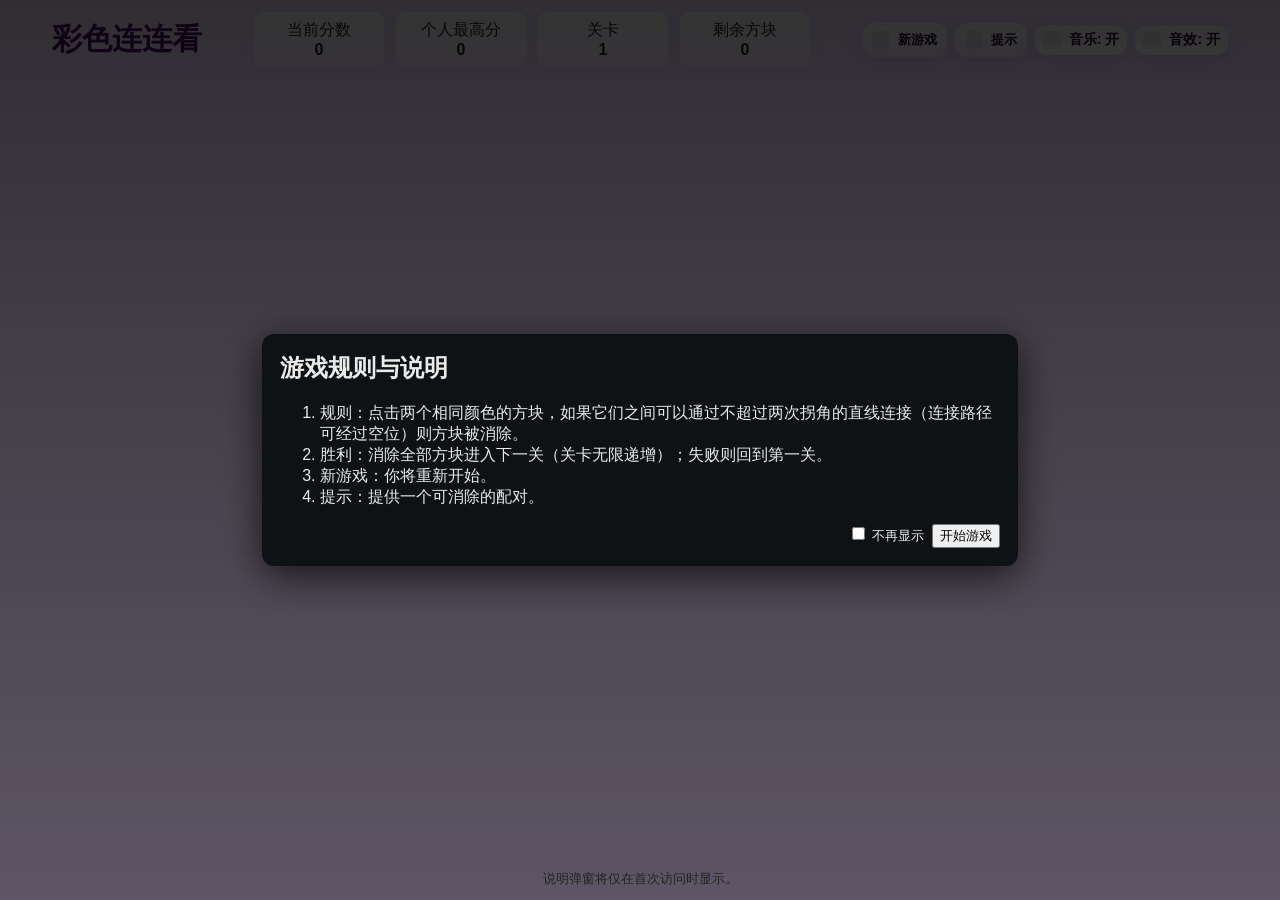
==== commit e3312ee0: "Add files via upload" ====
--- a/index.html
+++ b/index.html
@@ -1,94 +1,703 @@
-<!DOCTYPE html>
+<!doctype html>
 <html lang="zh-CN">
 <head>
-    <meta charset="UTF-8">
-    <meta name="viewport" content="width=device-width, initial-scale=1.0">
-    <title>连连看小游戏</title>
-    <link rel="stylesheet" href="style.css">
+  <meta charset="utf-8" />
+  <meta name="viewport" content="width=device-width,initial-scale=1" />
+  <title>彩色连连看</title>
+  <style>
+    :root{
+      --panel-height:72px;
+      --tile-gap:4px;
+      --effect-duration:200ms;
+    }
+  html,body{height:100%;margin:0;font-family:'Comic Sans MS','Microsoft YaHei',Arial,Helvetica,sans-serif;background:linear-gradient(180deg,#f2e0ff,#ead6ff);color:#222;}
+  .container{display:flex;flex-direction:column;height:100%;max-width:1200px;margin:0 auto;padding:12px;box-sizing:border-box;position:relative;z-index:1}
+    header{display:flex;align-items:center;justify-content:space-between;gap:12px}
+    .stats{display:flex;gap:12px;align-items:center}
+    .stat{background:rgba(255,255,255,0.04);padding:8px 10px;border-radius:6px;min-width:110px;text-align:center}
+  .controls{display:flex;gap:8px;align-items:center}
+  .btn{background:linear-gradient(180deg,#fff,#f2e8ff);color:#2b0836;border:0;padding:8px 10px;border-radius:12px;cursor:pointer;font-weight:700;box-shadow:0 6px 18px rgba(103,58,183,0.14);display:inline-flex;align-items:center;gap:8px}
+  .btn.small{padding:6px 8px;font-size:14px}
+  .btn.toggle{background:linear-gradient(180deg,#fff8f8,#fff);}
+  .btn:active{transform:translateY(1px)}
+  .btn .icon{width:18px;height:18px;display:inline-block;border-radius:4px;background:rgba(0,0,0,0.06)}
+  .btn span{display:inline-block;white-space:nowrap}
+    main{flex:1;display:flex;flex-direction:column;align-items:center;justify-content:center;gap:12px;margin-top:8px}
+    .board-wrap{position:relative;display:flex;flex-direction:column;align-items:center}
+  .grid{display:grid;background:linear-gradient(180deg,#f0e0ff,#e6d6ff);padding:var(--tile-gap);border-radius:8px;box-shadow:0 6px 30px rgba(0,0,0,0.06)}
+  .tile{width:40px;height:40px;border-radius:6px;display:flex;align-items:center;justify-content:center;cursor:pointer;transition:transform 150ms,opacity 250ms,box-shadow 150ms,outline 150ms;box-shadow:0 2px 0 rgba(0,0,0,0.06);border:1px solid rgba(0,0,0,0.04);} 
+  .tile.hidden{opacity:0;transform:scale(0.2);pointer-events:none}
+  .tile.selected{transform:scale(1.06);box-shadow:0 6px 18px rgba(103,58,183,0.18), 0 0 0 4px rgba(103,58,183,0.18) inset;outline:3px solid rgba(103,58,183,0.18)}
+  .tile.hint{outline:4px solid rgba(255,255,255,0.95);box-shadow:0 10px 26px rgba(103,58,183,0.16);animation:tileShake 700ms ease-in-out;transform-origin:center}
+  @keyframes tileShake{0%{transform:translateX(0) scale(1.03)}20%{transform:translateX(-8px) scale(1.04)}40%{transform:translateX(8px) scale(1.04)}60%{transform:translateX(-4px) scale(1.03)}80%{transform:translateX(3px) scale(1.03)}100%{transform:translateX(0) scale(1.03)}}
+  .stat{background:linear-gradient(180deg,rgba(255,255,255,0.95),rgba(246,236,255,0.9));color:#222;padding:8px 10px;border-radius:10px;min-width:110px;text-align:center;box-shadow:0 6px 18px rgba(103,58,183,0.06)}
+    /* responsive */
+    @media (max-width:800px){
+      .container{padding:8px}
+      .tile{width:48px;height:48px}
+      :root{--panel-height:88px}
+    }
+    @media (max-width:480px){
+      .tile{width:44px;height:44px}
+    }
+    /* rules modal */
+    .modal-backdrop{position:fixed;inset:0;background:linear-gradient(0deg,rgba(0,0,0,0.6),rgba(0,0,0,0.8));display:flex;align-items:center;justify-content:center;z-index:1000}
+    .modal{background:#0e1214;color:#eaeaea;padding:18px;border-radius:12px;max-width:720px;box-shadow:0 10px 40px rgba(0,0,0,0.7)}
+    .modal h2{margin-top:0}
+    .topbar{display:flex;gap:8px;align-items:center}
+
+  /* bubble background */
+  .bubbles{position:fixed;left:0;top:0;right:0;bottom:0;pointer-events:none;z-index:3}
+  .bubble{position:absolute;border-radius:50%;background:rgba(255,255,255,0.6);box-shadow:inset -6px -6px 20px rgba(0,0,0,0.04);pointer-events:auto;cursor:pointer;transition:transform 220ms,opacity 220ms}
+  .bubble.pop{transform:scale(1.8);opacity:0}
+  .bubble-frag{position:absolute;border-radius:50%;pointer-events:none;opacity:1;transform:translate(0,0) scale(1);transition:transform 520ms cubic-bezier(.2,.8,.2,1),opacity 520ms;box-shadow:0 6px 14px rgba(0,0,0,0.12);z-index:4}
+  @keyframes bubbleFloat{from{transform:translateY(0)}to{transform:translateY(-85vh)}}
+
+  /* ensure control/header are above bubbles */
+  header{position:relative;z-index:5}
+  main{position:relative;z-index:2}
+
+  /* canvas overlay for fireworks */
+  canvas#fx{position:fixed;left:0;top:0;width:100%;height:100%;pointer-events:none;z-index:1200}
+
+  footer{margin-top:8px;text-align:center;color:#555;font-size:13px}
+  /* level clear overlay */
+  .level-clear{position:fixed;inset:0;display:none;align-items:center;justify-content:center;z-index:1300;pointer-events:auto}
+  .level-clear .panel{background:rgba(255,255,255,0.95);padding:18px;border-radius:12px;box-shadow:0 14px 40px rgba(0,0,0,0.18);text-align:center}
+  .level-clear .panel h3{margin:0 0 8px 0;color:#4b0f6b}
+  </style>
+  <!-- 使用本地卡通字体：Comic Sans MS（Windows 系统通常内置，无需联网） -->
 </head>
 <body>
-    <!-- 游戏规则弹窗 -->
-    <div id="rules-modal" class="modal">
-        <div class="modal-content">
-            <h2>游戏规则</h2>
-            <p>1. 点击两个相同颜色的方块，如果它们之间可以用不超过两个拐角的直线连接，则消除它们。</p>
-            <p>2. 消除所有方块后进入下一关。</p>
-            <p>3. 如果无路可走，则游戏失败，回到第一关。</p>
-            <p>4. 点击"提示"按钮可以获得可消除方块的提示。</p>
-            <p>5. 点击"新游戏"按钮可以重新开始游戏。</p>
-            <button id="close-rules">我知道了</button>
-        </div>
+  <div class="bubbles" id="bubbles"></div>
+  <div class="container">
+    <header>
+      <div class="topbar">
+        <h1 style="margin:0;font-size:30px;color:#4b0f6b">彩色连连看</h1>
+      </div>
+      <div class="stats">
+        <div class="stat">当前分数<br><strong id="score">0</strong></div>
+        <div class="stat">个人最高分<br><strong id="personalHigh">0</strong></div>
+        <div class="stat">关卡<br><strong id="level">1</strong></div>
+        <div class="stat">剩余方块<br><strong id="remaining">0</strong></div>
+      </div>
+      <div class="controls">
+        <button id="newGameBtn" class="btn"><span class="icon"></span><span>新游戏</span></button>
+        <button id="hintBtn" class="btn"><span class="icon"></span><span>提示</span></button>
+        <button id="musicToggle" class="btn toggle small"><span class="icon"></span><span>音乐: <strong id="musicState">开</strong></span></button>
+        <button id="sfxToggle" class="btn toggle small"><span class="icon"></span><span>音效: <strong id="sfxState">开</strong></span></button>
+      </div>
+    </header>
+
+    <main>
+      <div class="board-wrap">
+        <div id="grid" class="grid"></div>
+      </div>
+      <div style="display:flex;gap:8px;align-items:center">
+        <div style="color:#aaa;font-size:13px">提示：点击两个相同颜色且最多两次拐角可连通的方块即可消除</div>
+      </div>
+    </main>
+
+  <footer>说明弹窗将仅在首次访问时显示。</footer>
+  </div>
+
+  <canvas id="fx"></canvas>
+
+  <div class="level-clear" id="levelClear">
+    <div class="panel">
+      <h3>恭喜过关！</h3>
+      <div style="margin:10px 0">如果结局不能让你满意，那就还不是结局，继续努力吧！</div>
+      <div style="display:flex;gap:8px;justify-content:center">
+        <button id="nextLevelBtn" class="btn">我还要玩</button>
+        <button id="restartBtn" class="btn">重新开始</button>
+      </div>
     </div>
-
-    <!-- 游戏容器 -->
-    <div class="game-container">
-        <!-- 数据显示面板 -->
-        <div class="data-panel">
-            <div class="data-item">
-                <span class="label">当前分数:</span>
-                <span id="current-score" class="value">0</span>
-            </div>
-            <div class="data-item">
-                <span class="label">全球最高分:</span>
-                <span id="global-highscore" class="value">0</span>
-            </div>
-            <div class="data-item">
-                <span class="label">个人最高分:</span>
-                <span id="personal-highscore" class="value">0</span>
-            </div>
-            <div class="data-item">
-                <span class="label">关卡:</span>
-                <span id="level" class="value">1</span>
-            </div>
-            <div class="data-item">
-                <span class="label">剩余方块:</span>
-                <span id="remaining-blocks" class="value">256</span>
-            </div>
-        </div>
-
-        <!-- 游戏控制按钮 -->
-        <div class="control-panel">
-            <button id="new-game">新游戏</button>
-            <button id="hint">提示</button>
-            <button id="music-toggle">音乐: 开</button>
-            <button id="sound-toggle">音效: 开</button>
-        </div>
-
-        <!-- 游戏区域 -->
-        <div id="game-board" class="game-board"></div>
-
-        <!-- 游戏结束/胜利提示 -->
-        <div id="game-over" class="modal">
-            <div class="modal-content">
-                <h2>游戏失败</h2>
-                <p>无路可走，游戏失败！</p>
-                <button id="restart-game">重新开始</button>
-            </div>
-        </div>
-
-        <div id="level-clear" class="modal">
-            <div class="modal-content">
-                <h2>关卡完成！</h2>
-                <p>恭喜你完成了第 <span id="completed-level">1</span> 关！</p>
-                <button id="next-level">下一关</button>
-            </div>
-        </div>
+  </div>
+
+  <div id="rulesModal" class="modal-backdrop" style="display:none">
+    <div class="modal">
+      <h2>游戏规则与说明</h2>
+      <ol>
+        <li>规则：点击两个相同颜色的方块，如果它们之间可以通过不超过两次拐角的直线连接（连接路径可经过空位）则方块被消除。</li>
+        <li>胜利：消除全部方块进入下一关（关卡无限递增）；失败则回到第一关。</li>
+        <li>新游戏：你将重新开始。</li>
+        <li>提示：提供一个可消除的配对。</li>
+      </ol>
+      <div style="display:flex;gap:8px;justify-content:flex-end;margin-top:12px">
+        <label style="font-size:13px"><input id="dontShow" type="checkbox"> 不再显示</label>
+        <button id="closeRules">开始游戏</button>
+      </div>
     </div>
-
-    <!-- 礼花特效容器 -->
-    <div id="fireworks-container"></div>
-
-    <!-- 音效元素 -->
-    <audio id="match-sound" preload="auto">
-        <source src="https://assets.mixkit.co/sfx/preview/mixkit-correct-answer-tone-2870.mp3" type="audio/mpeg">
-    </audio>
-    <audio id="error-sound" preload="auto">
-        <source src="https://assets.mixkit.co/sfx/preview/mixkit-wrong-answer-fail-notification-946.mp3" type="audio/mpeg">
-    </audio>
-    <audio id="background-music" preload="auto" loop>
-        <source src="https://assets.mixkit.co/music/preview/mixkit-jazz-funk-with-trumpet-329.mp3" type="audio/mpeg">
-    </audio>
-
-    <script src="game.js"></script>
+  </div>
+
+  <script>
+  // 单文件连连看实现
+  (function(){
+    // --- 配置 ---
+    const COLORS = ['#A4E2C6','#EDB79C','#9EAAE0','#E4C6D0','#F3E065','#83CBD2','#E2637C','#00A0A0','#9BE9FF','#FFACD2','#48C572','#FF9224']; // 12 色
+    const MOBILE_MAX_WIDTH = 768; // 小于等于切换为 8x8
+    const GRID_PC = 16;
+    const GRID_MOBILE = 8;
+    const TILE_GAP = 4;
+
+    // DOM
+    const gridEl = document.getElementById('grid');
+  const scoreEl = document.getElementById('score');
+  const personalHighEl = document.getElementById('personalHigh');
+    const levelEl = document.getElementById('level');
+    const remainingEl = document.getElementById('remaining');
+    const newGameBtn = document.getElementById('newGameBtn');
+    const hintBtn = document.getElementById('hintBtn');
+    const musicToggle = document.getElementById('musicToggle');
+    const sfxToggle = document.getElementById('sfxToggle');
+    const musicState = document.getElementById('musicState');
+    const sfxState = document.getElementById('sfxState');
+
+    // modal
+    const rulesModal = document.getElementById('rulesModal');
+    const closeRules = document.getElementById('closeRules');
+    const dontShow = document.getElementById('dontShow');
+
+    // canvas fx
+    const fxCanvas = document.getElementById('fx');
+    const fxCtx = fxCanvas.getContext('2d');
+
+    // 音频（WebAudio）
+    const audioCtx = new (window.AudioContext || window.webkitAudioContext)();
+    const masterGain = audioCtx.createGain();
+    masterGain.gain.value = 1.0;
+    masterGain.connect(audioCtx.destination);
+
+  const sfxGain = audioCtx.createGain(); sfxGain.gain.value = 1.0; sfxGain.connect(masterGain);
+  const bgGain = audioCtx.createGain(); bgGain.gain.value = 0.8; bgGain.connect(masterGain);
+
+    let musicOn = (localStorage.getItem('llk_music') !== '0');
+    let sfxOn = (localStorage.getItem('llk_sfx') !== '0');
+
+    // 音效：消除音 & 错误音，使用合成
+    function playPop(){ if(!sfxOn) return; const now = audioCtx.currentTime; const g = audioCtx.createGain(); g.gain.value = 0.8; g.connect(sfxGain);
+      // layered clicks
+      const o1 = audioCtx.createOscillator(); o1.type='triangle'; o1.frequency.setValueAtTime(880,now);
+      const o2 = audioCtx.createOscillator(); o2.type='sine'; o2.frequency.setValueAtTime(1320,now);
+      o1.connect(g); o2.connect(g);
+      g.gain.setValueAtTime(0.0001,now); g.gain.exponentialRampToValueAtTime(0.8,now+0.01); g.gain.exponentialRampToValueAtTime(0.001,now+0.25);
+      o1.start(now); o2.start(now); o1.stop(now+0.3); o2.stop(now+0.3);
+    }
+    // softer water-like bubble pop
+    function playBubblePopSound(){ if(!sfxOn) return; const now = audioCtx.currentTime; const out = audioCtx.createGain(); out.gain.value = 0.8; out.connect(sfxGain);
+      // layered short filtered noise
+      const bufferSize = Math.floor(0.5 * audioCtx.sampleRate);
+      const buffer = audioCtx.createBuffer(1, bufferSize, audioCtx.sampleRate);
+      const data = buffer.getChannelData(0);
+      for(let i=0;i<bufferSize;i++) data[i] = (Math.random()*2-1) * Math.exp(-i/(bufferSize*0.02));
+      const src = audioCtx.createBufferSource(); src.buffer = buffer;
+      const filter = audioCtx.createBiquadFilter(); filter.type='lowpass'; filter.frequency.value = 1800;
+      const g = audioCtx.createGain(); g.gain.value = 0.0001; src.connect(filter); filter.connect(g); g.connect(out);
+      g.gain.exponentialRampToValueAtTime(0.5, now+0.01); g.gain.exponentialRampToValueAtTime(0.0001, now+0.5);
+      src.start(now); src.stop(now+0.55);
+      // small water ripple tone
+      const o = audioCtx.createOscillator(); o.type='sine'; o.frequency.setValueAtTime(600, now);
+      const og = audioCtx.createGain(); og.gain.value = 0.0001; o.connect(og); og.connect(out);
+      og.gain.exponentialRampToValueAtTime(0.18, now+0.01); og.gain.exponentialRampToValueAtTime(0.0001, now+0.45);
+      o.start(now); o.stop(now+0.45);
+    }
+    function playErr(){ if(!sfxOn) return; const now = audioCtx.currentTime; const g = audioCtx.createGain(); g.gain.value = 0.8; g.connect(sfxGain);
+      const o = audioCtx.createOscillator(); o.type='sawtooth'; o.frequency.setValueAtTime(220,now);
+      const f = audioCtx.createBiquadFilter(); f.type='lowpass'; f.frequency.value = 1200; o.connect(f); f.connect(g);
+      g.gain.setValueAtTime(0.0001,now); g.gain.exponentialRampToValueAtTime(0.8,now+0.01); g.gain.exponentialRampToValueAtTime(0.001,now+0.35);
+      o.start(now); o.stop(now+0.35);
+    }
+
+    // 背景音乐（简单爵士循环合成）
+    let bgNodes = [];
+    function startBackgroundLoop(){
+      if(!musicOn) return;
+      stopBackgroundLoop();
+      // 生成一个缓慢的和弦进行
+      const tempo = 80; const beat = 60/tempo;
+      const chords = [ [60,64,67], [57,60,64], [62,65,69], [55,59,62] ];
+      const now = audioCtx.currentTime;
+      let t = now;
+      for(let bar=0;bar<8;bar++){
+        const chord = chords[bar % chords.length];
+        chord.forEach((n,idx)=>{
+          const osc = audioCtx.createOscillator(); osc.type='sine'; osc.frequency.value = 440 * Math.pow(2,(n-69)/12);
+          const g = audioCtx.createGain(); g.gain.value = 0.0;
+          const lp = audioCtx.createBiquadFilter(); lp.type='lowpass'; lp.frequency.value = 1200;
+          osc.connect(lp); lp.connect(g); g.connect(bgGain);
+          osc.start(t + bar*2*beat + idx*0.01);
+          g.gain.setValueAtTime(0.0001,t + bar*2*beat); g.gain.exponentialRampToValueAtTime(0.12,t + bar*2*beat + 0.15); g.gain.exponentialRampToValueAtTime(0.0001,t + (bar+1)*2*beat);
+          osc.stop(t + (bar+1)*2*beat + 0.05);
+          bgNodes.push(osc);
+        });
+      }
+      // loop control: schedule next loop
+      bgLoopTimeout = setTimeout(()=>{ if(musicOn) startBackgroundLoop(); }, 8 * 2 * beat * 1000 + 100);
+    }
+    function stopBackgroundLoop(){ bgNodes.forEach(n=>{ try{ n.stop(); }catch(e){} }); bgNodes=[]; if(window.bgLoopTimeout) clearTimeout(window.bgLoopTimeout); }
+
+    // 音量初始化
+    musicState.textContent = musicOn ? '开' : '关';
+    sfxState.textContent = sfxOn ? '开' : '关';
+
+    // --- 游戏数据 ---
+    let rows,cols; // current grid dims
+    let board = []; // padded board for pathfinding
+    let tiles = []; // DOM elements
+    let size; // number of cells
+    let selected = null; // {r,c,el,color}
+    let score = 0;
+    let level = 1;
+    let remaining = 0;
+  let personalHigh = parseInt(localStorage.getItem('llk_personal')||'0',10);
+
+    function isMobileSize(){ return window.innerWidth <= MOBILE_MAX_WIDTH; }
+
+    function setGridSize(){ if(isMobileSize()){ rows=cols=GRID_MOBILE; } else { rows=cols=GRID_PC; } size = rows*cols; }
+
+    // 辅助：坐标到索引
+    function idx(r,c){ return r*cols + c; }
+
+    // 创建盘面
+    function makeBoard(){
+      // 实际 board 为 (rows+2)*(cols+2) 带边界的矩阵，边界为 0（空），内部用 1..12 表示颜色编号或 0 空
+      const R = rows+2, C = cols+2;
+      board = Array.from({length:R},()=>new Array(C).fill(0));
+      // 生成颜色对数量
+      const pairs = size/2;
+      // prepare color ids list
+      const colorIds = [];
+      for(let i=0;i<pairs;i++){
+        colorIds.push((i % COLORS.length) + 1);
+        colorIds.push((i % COLORS.length) + 1);
+      }
+      // shuffle colorIds
+      shuffleArray(colorIds);
+      // place into inner board positions
+      let k=0;
+      for(let r=1;r<=rows;r++){
+        for(let c=1;c<=cols;c++){
+          board[r][c] = colorIds[k++];
+        }
+      }
+      // ensure at least two removable pairs exist and more than 1 path
+      // we'll attempt limited reshuffles to avoid long loops
+      let tries=0;
+      while((countRemovablePairs()>1) === false && tries<200){ // ensure >1
+        shuffleInner(); tries++;
+      }
+      remaining = size;
+    }
+
+    function shuffleInner(){
+      // gather inner values
+      const vals = [];
+      for(let r=1;r<=rows;r++) for(let c=1;c<=cols;c++) vals.push(board[r][c]);
+      shuffleArray(vals);
+      let k=0;
+      for(let r=1;r<=rows;r++) for(let c=1;c<=cols;c++) board[r][c]=vals[k++];
+    }
+
+    function shuffleArray(a){ for(let i=a.length-1;i>0;i--){ const j=Math.floor(Math.random()*(i+1)); [a[i],a[j]]=[a[j],a[i]]; } }
+
+    // 渲染
+    function render(){
+      gridEl.innerHTML='';
+      gridEl.style.gridTemplateColumns = `repeat(${cols}, minmax(0,1fr))`;
+      gridEl.style.gap = TILE_GAP + 'px';
+      // size tile by CSS grid; compute tile pixel size? We'll use auto-fit and let CSS handle
+      tiles = [];
+      for(let r=1;r<=rows;r++){
+        for(let c=1;c<=cols;c++){
+          const v = board[r][c];
+          const el = document.createElement('div');
+          el.className='tile';
+          el.dataset.r = r; el.dataset.c = c;
+          el.style.backgroundColor = v ? COLORS[v-1] : 'transparent';
+          if(!v) el.classList.add('hidden');
+          el.addEventListener('pointerdown', onTileClick);
+          gridEl.appendChild(el);
+          tiles.push(el);
+        }
+      }
+      updateStats();
+    }
+
+    function onTileClick(e){
+      const el = e.currentTarget;
+      const r = parseInt(el.dataset.r); const c = parseInt(el.dataset.c);
+      const v = board[r][c];
+      if(!v) return;
+      if(!selected){
+        selected = {r,c,el,color:v}; el.classList.add('selected');
+      } else if(selected.r===r && selected.c===c){
+        // same tile deselect
+        el.classList.remove('selected'); selected=null;
+      } else {
+        const a = {r:selected.r,c:selected.c}, b={r,c};
+        if(board[a.r][a.c] === board[b.r][b.c] && canConnect(a,b)){
+          // remove
+          removePair(a,b);
+        } else {
+          // error
+          playErr();
+          selected.el.classList.remove('selected'); selected=null;
+          // flash
+          el.classList.add('hint'); setTimeout(()=>el.classList.remove('hint'),350);
+        }
+      }
+    }
+
+    function removePair(a,b){
+      // play sound
+      playPop();
+      // animate hide
+      const elA = getTileEl(a.r,a.c); const elB = getTileEl(b.r,b.c);
+      elA.classList.add('hidden'); elB.classList.add('hidden');
+      board[a.r][a.c]=0; board[b.r][b.c]=0;
+      remaining -= 2;
+      selected && selected.el.classList.remove('selected'); selected=null;
+      // score
+      score += 10 + Math.floor(level*2);
+      updateStats();
+      // check win
+      if(remaining===0){
+        onLevelClear();
+      } else {
+        // check if any moves left
+        if(countRemovablePairs()===0){
+          // fail
+          setTimeout(()=>onFail(),300);
+        }
+      }
+    }
+
+    function getTileEl(r,c){ const i = (r-1)*cols + (c-1); return tiles[i]; }
+
+  function updateStats(){ scoreEl.textContent = score; levelEl.textContent = level; remainingEl.textContent = remaining; personalHighEl.textContent = personalHigh; }
+
+    // 检测直连、1拐、2拐
+    function canConnect(a,b){
+      if(a.r===b.r && a.c===b.c) return false;
+      // pad board accessible
+      // direct
+      if(straightClear(a,b)) return true;
+      // one turn: check (a.r,b.c) and (b.r,a.c)
+      if(oneTurn(a,b)) return true;
+      // two turn: iterate rows and cols to find k where path a->k and k->b both straight
+      return twoTurn(a,b);
+    }
+
+    function straightClear(a,b){
+      if(a.r===b.r){
+        const r=a.r; const c1=Math.min(a.c,b.c), c2=Math.max(a.c,b.c);
+        for(let c=c1+1;c<=c2-1;c++) if(board[r][c]!==0) return false; return true;
+      }
+      if(a.c===b.c){
+        const c=a.c; const r1=Math.min(a.r,b.r), r2=Math.max(a.r,b.r);
+        for(let r=r1+1;r<=r2-1;r++) if(board[r][c]!==0) return false; return true;
+      }
+      return false;
+    }
+    function oneTurn(a,b){
+      // corner at (a.r,b.c)
+      if(board[a.r][b.c]===0 && straightClear(a,{r:a.r,c:b.c}) && straightClear({r:a.r,c:b.c},b)) return true;
+      if(board[b.r][a.c]===0 && straightClear(a,{r:b.r,c:a.c}) && straightClear({r:b.r,c:a.c},b)) return true;
+      return false;
+    }
+    function twoTurn(a,b){
+      // try every row
+      for(let r=0;r<=rows+1;r++){
+        if(board[r][a.c]===0 && board[r][b.c]===0 && straightClear({r:r,c:a.c},a) && straightClear({r:r,c:b.c},b) && straightClear({r:r,c:a.c},{r:r,c:b.c})){
+          return true;
+        }
+      }
+      for(let c=0;c<=cols+1;c++){
+        if(board[a.r][c]===0 && board[b.r][c]===0 && straightClear({r:a.r,c:c},a) && straightClear({r:b.r,c:c},b) && straightClear({r:a.r,c:c},{r:b.r,c:c})){
+          return true;
+        }
+      }
+      return false;
+    }
+
+    // 扫描并返回第一个可消除对，用于提示
+    function findAnyPair(){
+      for(let r1=1;r1<=rows;r1++){
+        for(let c1=1;c1<=cols;c1++){
+          const v = board[r1][c1]; if(!v) continue;
+          for(let r2=r1;r2<=rows;r2++){
+            for(let c2=(r2===r1?c1+1:1);c2<=cols;c2++){
+              if(board[r2][c2]===v && canConnect({r:r1,c:c1},{r:r2,c:c2})){
+                return [{r:r1,c:c1},{r:r2,c:c2}];
+              }
+            }
+          }
+        }
+      }
+      return null;
+    }
+
+    function countRemovablePairs(){
+      let cnt=0;
+      for(let r1=1;r1<=rows;r1++){
+        for(let c1=1;c1<=cols;c1++){
+          const v=board[r1][c1]; if(!v) continue;
+          for(let r2=r1;r2<=rows;r2++){
+            for(let c2=(r2===r1?c1+1:1);c2<=cols;c2++){
+              if(board[r2][c2]===v && canConnect({r:r1,c:c1},{r:r2,c:c2})){
+                cnt++; if(cnt>2) return cnt; // only need to know >1
+              }
+            }
+          }
+        }
+      }
+      return cnt;
+    }
+
+    // 新游戏/重置
+    function startNewGame(resetLevel=true){
+      if(resetLevel){ level=1; }
+      score=0; selected=null;
+      setGridSize(); makeBoard(); render(); updateStats();
+      // start background music
+      if(musicOn) startBackgroundLoop();
+    }
+
+    // 提示
+    function showHint(){
+      const p = findAnyPair(); if(!p){ alert('无可用提示，当前无可消除的配对，游戏失败'); onFail(); return; }
+      const e1 = getTileEl(p[0].r,p[0].c); const e2 = getTileEl(p[1].r,p[1].c);
+      // stronger visual: add hint and temporary selected state + small pulse animation
+      e1.classList.add('hint','selected'); e2.classList.add('hint','selected');
+      // slight pulsing via Web Animations for better visibility
+      try{
+        const a1 = e1.animate([{transform:'scale(1.06)'},{transform:'scale(1.14)'},{transform:'scale(1.06)'}],{duration:800,easing:'ease-in-out'});
+        const a2 = e2.animate([{transform:'scale(1.06)'},{transform:'scale(1.14)'},{transform:'scale(1.06)'}],{duration:800,easing:'ease-in-out'});
+      }catch(e){}
+      // optional sound cue
+      playPop();
+      setTimeout(()=>{ e1.classList.remove('hint','selected'); e2.classList.remove('hint','selected'); },1000);
+    }
+
+    // 关卡完成 — 显示覆盖层并启动每秒礼花直至玩家点击下一关或重新开始
+    let levelFireworkInterval = null;
+    function playFireworkSound(){ if(!sfxOn) return; const now = audioCtx.currentTime; const localGain = audioCtx.createGain(); localGain.gain.value = 0.35; localGain.connect(sfxGain);
+      // gentle bell-like chord
+      const freqs = [520, 780, 1040];
+      freqs.forEach((f,i)=>{
+        const o = audioCtx.createOscillator(); o.type='sine'; o.frequency.setValueAtTime(f, now + i*0.002);
+        const g = audioCtx.createGain(); g.gain.setValueAtTime(0.0001, now);
+        o.connect(g); g.connect(localGain);
+        g.gain.exponentialRampToValueAtTime(0.45, now+0.02);
+        g.gain.exponentialRampToValueAtTime(0.0001, now+0.9);
+        o.start(now); o.stop(now+1.0);
+      });
+      // soft noise pop
+      const noiseGain = audioCtx.createGain(); noiseGain.gain.value = 0.0001; noiseGain.connect(localGain);
+      const bufferSize = Math.floor(0.7 * audioCtx.sampleRate);
+      const buffer = audioCtx.createBuffer(1, bufferSize, audioCtx.sampleRate);
+      const data = buffer.getChannelData(0);
+      for(let i=0;i<bufferSize;i++) data[i] = (Math.random()*2-1) * Math.exp(-i/(bufferSize*0.02));
+      const src = audioCtx.createBufferSource(); src.buffer = buffer; src.connect(noiseGain);
+      noiseGain.gain.exponentialRampToValueAtTime(0.08, now+0.01); noiseGain.gain.exponentialRampToValueAtTime(0.0001, now+0.6);
+      src.start(now); src.stop(now+0.7);
+    }
+
+    function startLevelFireworks(){
+      if(levelFireworkInterval) return;
+      // immediate burst then periodic
+      fireworkBurst(); playFireworkSound();
+      levelFireworkInterval = setInterval(()=>{ fireworkBurst(); playFireworkSound(); }, 1000);
+    }
+    function stopLevelFireworks(){ if(levelFireworkInterval){ clearInterval(levelFireworkInterval); levelFireworkInterval=null; } }
+
+    function onLevelClear(){
+      // celebratory sound and save personal high
+      playPop();
+      personalHigh = Math.max(personalHigh, score); localStorage.setItem('llk_personal', personalHigh);
+      updateStats();
+      // show overlay and start continuous fireworks
+      const overlay = document.getElementById('levelClear'); overlay.style.display = 'flex';
+      startLevelFireworks();
+    }
+
+    function onFail(){
+      playErr();
+      alert('无可用步或者失败，游戏回到第一关');
+      // reset to level 1
+      startNewGame(true);
+    }
+
+    // 画布与烟花
+    let particles = [];
+    function resizeCanvas(){ fxCanvas.width = innerWidth; fxCanvas.height = innerHeight; }
+    window.addEventListener('resize', resizeCanvas); resizeCanvas();
+
+    function fireworkBurst(){
+      const cx = Math.random()*(fxCanvas.width*0.6)+fxCanvas.width*0.2;
+      const cy = Math.random()*(fxCanvas.height*0.4)+fxCanvas.height*0.2;
+      const count = 60;
+      const colors = COLORS.concat(['#fff']);
+      for(let i=0;i<count;i++){
+        particles.push({x:cx,y:cy, vx:(Math.random()-0.5)*6, vy:(Math.random()-0.9)*6, life:Math.random()*80+40, c:colors[Math.floor(Math.random()*colors.length)]});
+      }
+    }
+    function animParticles(){
+      fxCtx.clearRect(0,0,fxCanvas.width,fxCanvas.height);
+      for(let i=particles.length-1;i>=0;i--){
+        const p = particles[i]; p.life -= 1; p.vy += 0.12; p.x += p.vx; p.y += p.vy;
+        fxCtx.globalAlpha = Math.max(0,p.life/120);
+        fxCtx.fillStyle = p.c; fxCtx.beginPath(); fxCtx.arc(p.x,p.y,Math.max(1,Math.min(3,p.life/10)),0,Math.PI*2); fxCtx.fill();
+        if(p.life<=0){ particles.splice(i,1); }
+      }
+      requestAnimationFrame(animParticles);
+    }
+    requestAnimationFrame(animParticles);
+
+    // UI handlers
+    newGameBtn.addEventListener('click', ()=>{ if(!confirm('确定要开始新游戏并回到第一关吗？')) return; startNewGame(true); });
+    hintBtn.addEventListener('click', ()=>{ showHint(); });
+    musicToggle.addEventListener('click', ()=>{
+      musicOn = !musicOn; localStorage.setItem('llk_music', musicOn? '1':'0'); musicState.textContent = musicOn? '开':'关'; if(musicOn) startBackgroundLoop(); else stopBackgroundLoop();
+    });
+    sfxToggle.addEventListener('click', ()=>{ sfxOn = !sfxOn; localStorage.setItem('llk_sfx', sfxOn? '1':'0'); sfxState.textContent = sfxOn? '开':'关'; });
+
+    // level clear overlay buttons
+    const nextLevelBtn = document.getElementById('nextLevelBtn');
+    const restartBtn = document.getElementById('restartBtn');
+    nextLevelBtn.addEventListener('click', ()=>{
+      // stop fireworks and hide overlay, advance level
+      stopLevelFireworks(); document.getElementById('levelClear').style.display='none';
+      level++; score += 50 + Math.floor(level*10);
+      setGridSize(); makeBoard(); render(); updateStats();
+    });
+    restartBtn.addEventListener('click', ()=>{
+      stopLevelFireworks(); document.getElementById('levelClear').style.display='none';
+      startNewGame(true);
+    });
+
+    // rules modal first time
+    function showRulesIfFirst(){ const seen = localStorage.getItem('llk_seen_rules'); if(!seen){ rulesModal.style.display='flex'; } }
+    closeRules.addEventListener('click', ()=>{ if(dontShow.checked){ localStorage.setItem('llk_seen_rules','1'); } rulesModal.style.display='none'; // resume audio
+      // ensure audio context resumed
+      try{ audioCtx.resume(); }catch(e){}
+      startNewGame(true);
+    });
+
+    // hint via scanning
+    // ensure board has more than 1 solution at start
+
+    // 双指支持 & 防止选中拖动
+    document.addEventListener('touchmove', e=>{ if(e.touches.length>1) e.preventDefault(); }, {passive:false});
+
+    // ensure audio context resume on first interaction
+    document.addEventListener('pointerdown', function resume(){ try{ audioCtx.resume(); }catch(e){} document.removeEventListener('pointerdown',resume); }, {once:true});
+
+    // 在初始化之前，处理窗口大小改变时切换网格尺寸
+    let prevIsMobile = isMobileSize();
+    window.addEventListener('resize', ()=>{
+      const nowMobile = isMobileSize(); if(nowMobile !== prevIsMobile){ prevIsMobile = nowMobile; // restart to adapt
+        startNewGame(true);
+      }
+    });
+
+  // initialize highs (仅个人最高分)
+  personalHigh = Math.max(personalHigh,0);
+  // show modal or start
+  personalHighEl.textContent = personalHigh;
+    showRulesIfFirst();
+    // If rules are already seen, start immediately
+    if(localStorage.getItem('llk_seen_rules')){ startNewGame(true); }
+
+    // 提示按钮快捷键 H
+    document.addEventListener('keydown',(e)=>{ if(e.key.toLowerCase()==='h'){ showHint(); } if(e.key.toLowerCase()==='n'){ if(confirm('开始新游戏?')) startNewGame(true); } });
+
+    // --- bubble generation (background floatable bubbles) ---
+    const bubblesRoot = document.getElementById('bubbles');
+    function randMacaronColor(){
+      // 马卡龙色系预设，鲜明但柔和
+      const palette = [
+        '#FFC1CC', // pastel pink
+        '#FFD6A5', // pastel apricot
+        '#FFF1A8', // pastel lemon
+        '#C8F7D6', // pastel mint
+        '#B8E0FF', // pastel sky
+        '#E9C9FF', // pastel lavender
+        '#FFD1E8', // pastel rose
+        '#FFE7C7', // pastel peach
+        '#DFF3F5', // pastel aqua
+        '#F6E9B4'  // pastel butter
+      ];
+      return palette[Math.floor(Math.random()*palette.length)];
+    }
+    function spawnBubble(){
+      const b = document.createElement('div'); b.className='bubble';
+      const size = Math.floor(Math.random()*36)+28; // 28-64px
+      b.style.width = size+'px'; b.style.height = size+'px';
+      // spawn only on left or right side strips to avoid covering central board
+      const side = Math.random() < 0.5 ? 'left' : 'right';
+      let left;
+      if(side === 'left'){
+        left = Math.random()*10 + 2; // 2% - 12%
+      } else {
+        left = 88 + Math.random()*10; // 88% - 98%
+      }
+      b.style.left = left+'%';
+      b.style.bottom = (-8 - Math.random()*6) + '%';
+      const dur = Math.random()*12 + 8; // 8-20s
+      b.style.animation = `bubbleFloat ${dur}s linear forwards`;
+      b.style.background = randMacaronColor();
+      b.style.opacity = 0.95;
+      // allow clicking/touch - bubble itself accepts events
+      const popBubble = (ev)=>{ ev.stopPropagation(); if(b.classList.contains('pop')) return; b.classList.add('pop');
+        // create fragments positioned by screen coordinates for reliable animation
+        const bRect = b.getBoundingClientRect();
+        const rootRect = bubblesRoot.getBoundingClientRect();
+        for(let i=0;i<8;i++){
+          const frag = document.createElement('div'); frag.className='bubble-frag';
+          const fs = Math.max(6, Math.floor(size/5)); frag.style.width = fs+'px'; frag.style.height = fs+'px';
+          // position centered at bubble
+          const startX = Math.round(bRect.left + bRect.width/2 - fs/2 - rootRect.left);
+          const startY = Math.round(bRect.top + bRect.height/2 - fs/2 - rootRect.top);
+          frag.style.left = startX + 'px'; frag.style.top = startY + 'px';
+          frag.style.background = b.style.background;
+          frag.style.opacity = 1; frag.style.transform = 'translate(0,0) scale(1)';
+          bubblesRoot.appendChild(frag);
+          // animate outwards
+          (function(f,sz){
+            requestAnimationFrame(()=>{
+              const dx = (Math.random()-0.5) * (80 + Math.random()*120);
+              const dy = - (60 + Math.random()*160);
+              f.style.transform = `translate(${dx}px, ${dy}px) scale(${0.5 + Math.random()*0.9})`;
+              f.style.opacity = 0;
+            });
+            setTimeout(()=>{ try{ f.remove() }catch(e){} },700);
+          })(frag,fs);
+        }
+        playBubblePopSound(); setTimeout(()=>{ try{ b.remove() }catch(e){} },320);
+      };
+      b.addEventListener('pointerdown', popBubble, {passive:true});
+      bubblesRoot.appendChild(b);
+      // remove when animation ends
+      b.addEventListener('animationend', ()=>{ try{ b.remove() }catch(e){} });
+    }
+  // spawn periodically
+  let bubbleTimer = setInterval(()=>{ try{ spawnBubble(); }catch(e){} }, 900);
+    // spawn a few initially
+    for(let i=0;i<6;i++){ setTimeout(spawnBubble, i*300); }
+
+    // 在关闭页面时保存分数
+  window.addEventListener('beforeunload', ()=>{ personalHigh = Math.max(personalHigh,score); localStorage.setItem('llk_personal', personalHigh); });
+
+    // 小型测试/确保起始盘面有多条可清路
+    // 我们在 makeBoard 中通过重排确保 countRemovablePairs()>1
+
+    // expose some utilities for hint/AI (internal)
+    window.llk = { findAnyPair }; // for debugging
+
+  // 说明：本实现仅保存在本机的个人最高分。如需多人/全球排行，需要后端服务支持。
+
+  })();
+  </script>
 </body>
 </html>
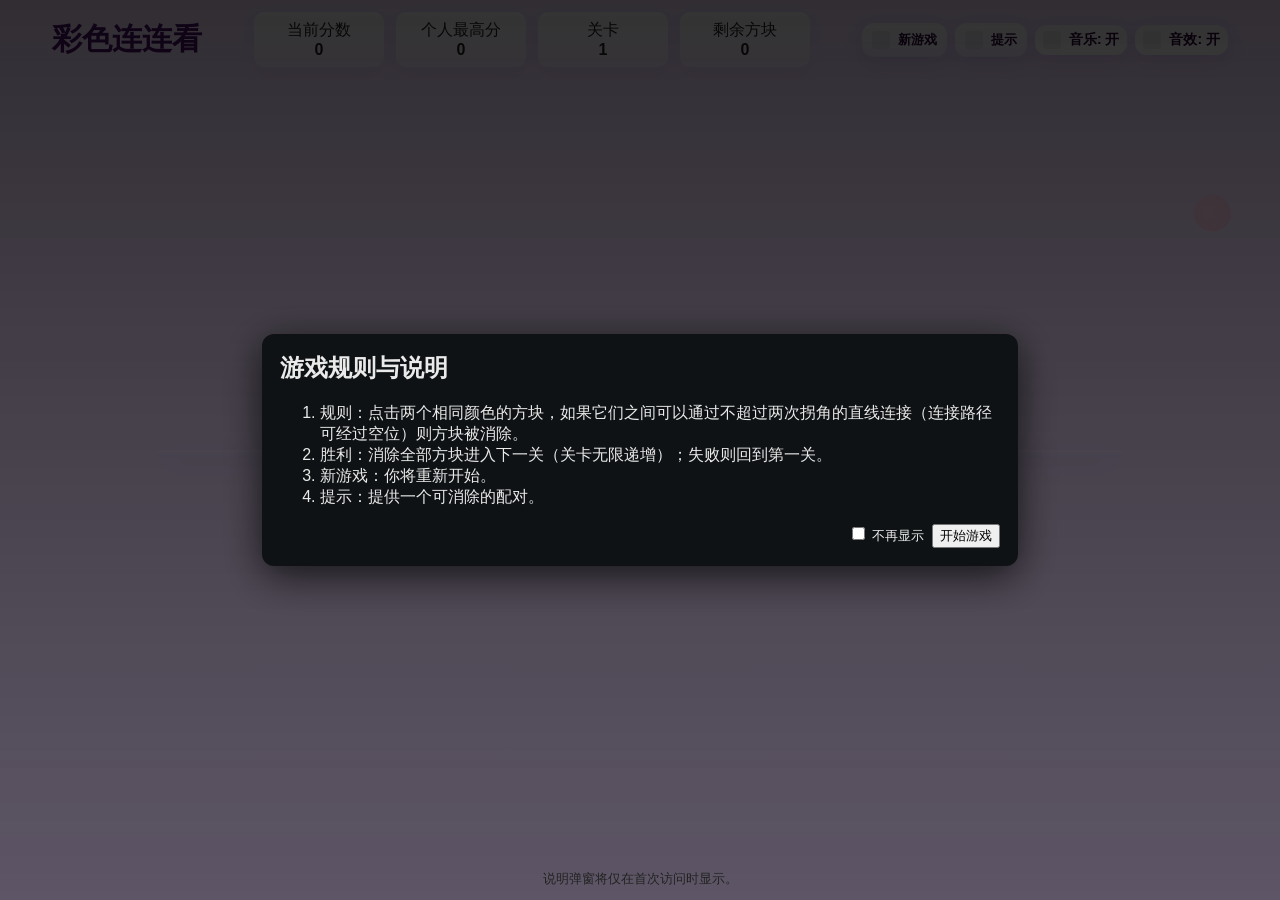
==== commit 457a5fbd: "Add files via upload" ====
--- a/index.html
+++ b/index.html
@@ -24,8 +24,8 @@
   .btn span{display:inline-block;white-space:nowrap}
     main{flex:1;display:flex;flex-direction:column;align-items:center;justify-content:center;gap:12px;margin-top:8px}
     .board-wrap{position:relative;display:flex;flex-direction:column;align-items:center}
-  .grid{display:grid;background:linear-gradient(180deg,#f0e0ff,#e6d6ff);padding:var(--tile-gap);border-radius:8px;box-shadow:0 6px 30px rgba(0,0,0,0.06)}
-  .tile{width:40px;height:40px;border-radius:6px;display:flex;align-items:center;justify-content:center;cursor:pointer;transition:transform 150ms,opacity 250ms,box-shadow 150ms,outline 150ms;box-shadow:0 2px 0 rgba(0,0,0,0.06);border:1px solid rgba(0,0,0,0.04);} 
+  .grid{display:grid;background:linear-gradient(180deg,#f0e0ff,#e6d6ff);padding:var(--tile-gap);border-radius:8px;box-shadow:0 6px 30px rgba(0,0,0,0.06);width:min(92vw,960px);max-width:960px}
+  .tile{aspect-ratio:1/1;width:100%;max-width:64px;border-radius:6px;display:flex;align-items:center;justify-content:center;cursor:pointer;transition:transform 150ms,opacity 250ms,box-shadow 150ms,outline 150ms;box-shadow:0 2px 0 rgba(0,0,0,0.06);border:1px solid rgba(0,0,0,0.04);} 
   .tile.hidden{opacity:0;transform:scale(0.2);pointer-events:none}
   .tile.selected{transform:scale(1.06);box-shadow:0 6px 18px rgba(103,58,183,0.18), 0 0 0 4px rgba(103,58,183,0.18) inset;outline:3px solid rgba(103,58,183,0.18)}
   .tile.hint{outline:4px solid rgba(255,255,255,0.95);box-shadow:0 10px 26px rgba(103,58,183,0.16);animation:tileShake 700ms ease-in-out;transform-origin:center}
@@ -34,11 +34,12 @@
     /* responsive */
     @media (max-width:800px){
       .container{padding:8px}
-      .tile{width:48px;height:48px}
+      .grid{width:92vw;}
+      .tile{max-width:calc(92vw / 8);} /* allow tiles to expand for mobile 8 columns */
       :root{--panel-height:88px}
     }
     @media (max-width:480px){
-      .tile{width:44px;height:44px}
+      .tile{max-width:calc(92vw / 8)}
     }
     /* rules modal */
     .modal-backdrop{position:fixed;inset:0;background:linear-gradient(0deg,rgba(0,0,0,0.6),rgba(0,0,0,0.8));display:flex;align-items:center;justify-content:center;z-index:1000}
@@ -597,6 +598,7 @@
     let prevIsMobile = isMobileSize();
     window.addEventListener('resize', ()=>{
       const nowMobile = isMobileSize(); if(nowMobile !== prevIsMobile){ prevIsMobile = nowMobile; // restart to adapt
+        if(nowMobile){ stopBubbles(); } else { startBubbles(); }
         startNewGame(true);
       }
     });
@@ -681,10 +683,20 @@
       // remove when animation ends
       b.addEventListener('animationend', ()=>{ try{ b.remove() }catch(e){} });
     }
-  // spawn periodically
-  let bubbleTimer = setInterval(()=>{ try{ spawnBubble(); }catch(e){} }, 900);
+  // spawn periodically (disabled on mobile)
+  let bubbleTimer = null;
+  function startBubbles(){
+    if(isMobileSize()) return;
+    if(bubbleTimer) return;
     // spawn a few initially
     for(let i=0;i<6;i++){ setTimeout(spawnBubble, i*300); }
+    bubbleTimer = setInterval(()=>{ try{ spawnBubble(); }catch(e){} }, 900);
+  }
+  function stopBubbles(){ if(bubbleTimer){ clearInterval(bubbleTimer); bubbleTimer=null; } // remove existing bubbles
+    try{ const nodes = document.querySelectorAll('.bubbles .bubble'); nodes.forEach(n=>n.remove()); const frags = document.querySelectorAll('.bubbles .bubble-frag'); frags.forEach(n=>n.remove()); }catch(e){}
+  }
+  // start or stop depending on initial size
+  if(!isMobileSize()) startBubbles();
 
     // 在关闭页面时保存分数
   window.addEventListener('beforeunload', ()=>{ personalHigh = Math.max(personalHigh,score); localStorage.setItem('llk_personal', personalHigh); });
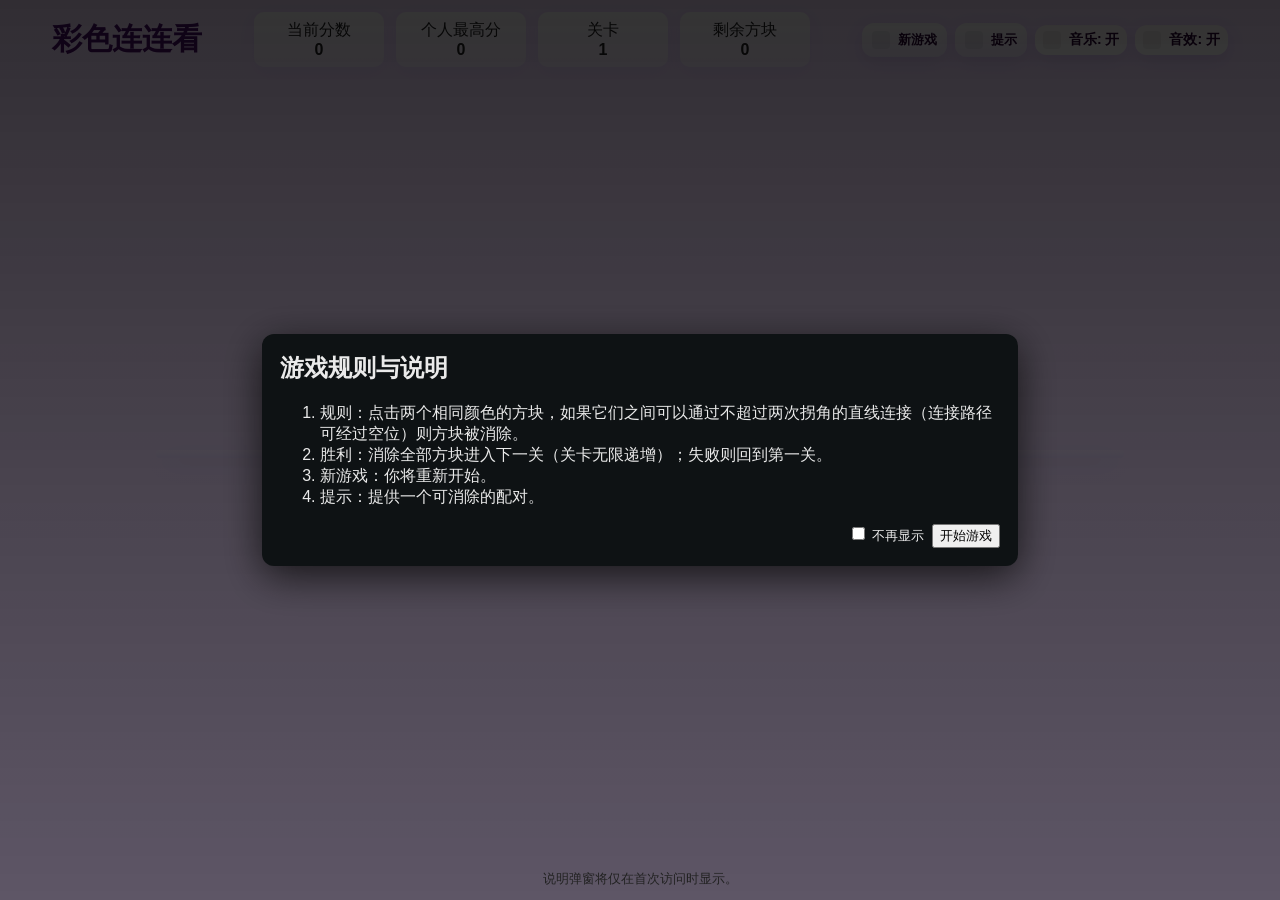
==== commit dc8c3667: "Add files via upload" ====
--- a/index.html
+++ b/index.html
@@ -37,9 +37,15 @@
       .grid{width:92vw;}
       .tile{max-width:calc(92vw / 8);} /* allow tiles to expand for mobile 8 columns */
       :root{--panel-height:88px}
+      /* make buttons and stats more touch-friendly on narrow screens */
+      .btn{padding:8px 10px;font-size:15px}
+      .btn.small{padding:6px 8px;font-size:13px}
+      .stat{min-width:84px;padding:6px 8px}
     }
     @media (max-width:480px){
       .tile{max-width:calc(92vw / 8)}
+      .btn{padding:7px 10px;font-size:14px}
+      .stat{min-width:72px;padding:6px 8px;font-size:13px}
     }
     /* rules modal */
     .modal-backdrop{position:fixed;inset:0;background:linear-gradient(0deg,rgba(0,0,0,0.6),rgba(0,0,0,0.8));display:flex;align-items:center;justify-content:center;z-index:1000}
@@ -252,7 +258,16 @@
     let remaining = 0;
   let personalHigh = parseInt(localStorage.getItem('llk_personal')||'0',10);
 
-    function isMobileSize(){ return window.innerWidth <= MOBILE_MAX_WIDTH; }
+    function isMobileSize(){
+      // 更可靠的移动设备判定：优先检测 userAgent 中的移动关键词，或检测粗略指针（触控）
+      try{
+        const uaMobile = /Mobi|Android|iPhone|iPad|iPod|Mobile/i.test(navigator.userAgent || '');
+        const coarsePointer = (window.matchMedia && window.matchMedia('(pointer:coarse)').matches);
+        return uaMobile || coarsePointer || (window.innerWidth <= MOBILE_MAX_WIDTH);
+      }catch(e){
+        return window.innerWidth <= MOBILE_MAX_WIDTH;
+      }
+    }
 
     function setGridSize(){ if(isMobileSize()){ rows=cols=GRID_MOBILE; } else { rows=cols=GRID_PC; } size = rows*cols; }
 
